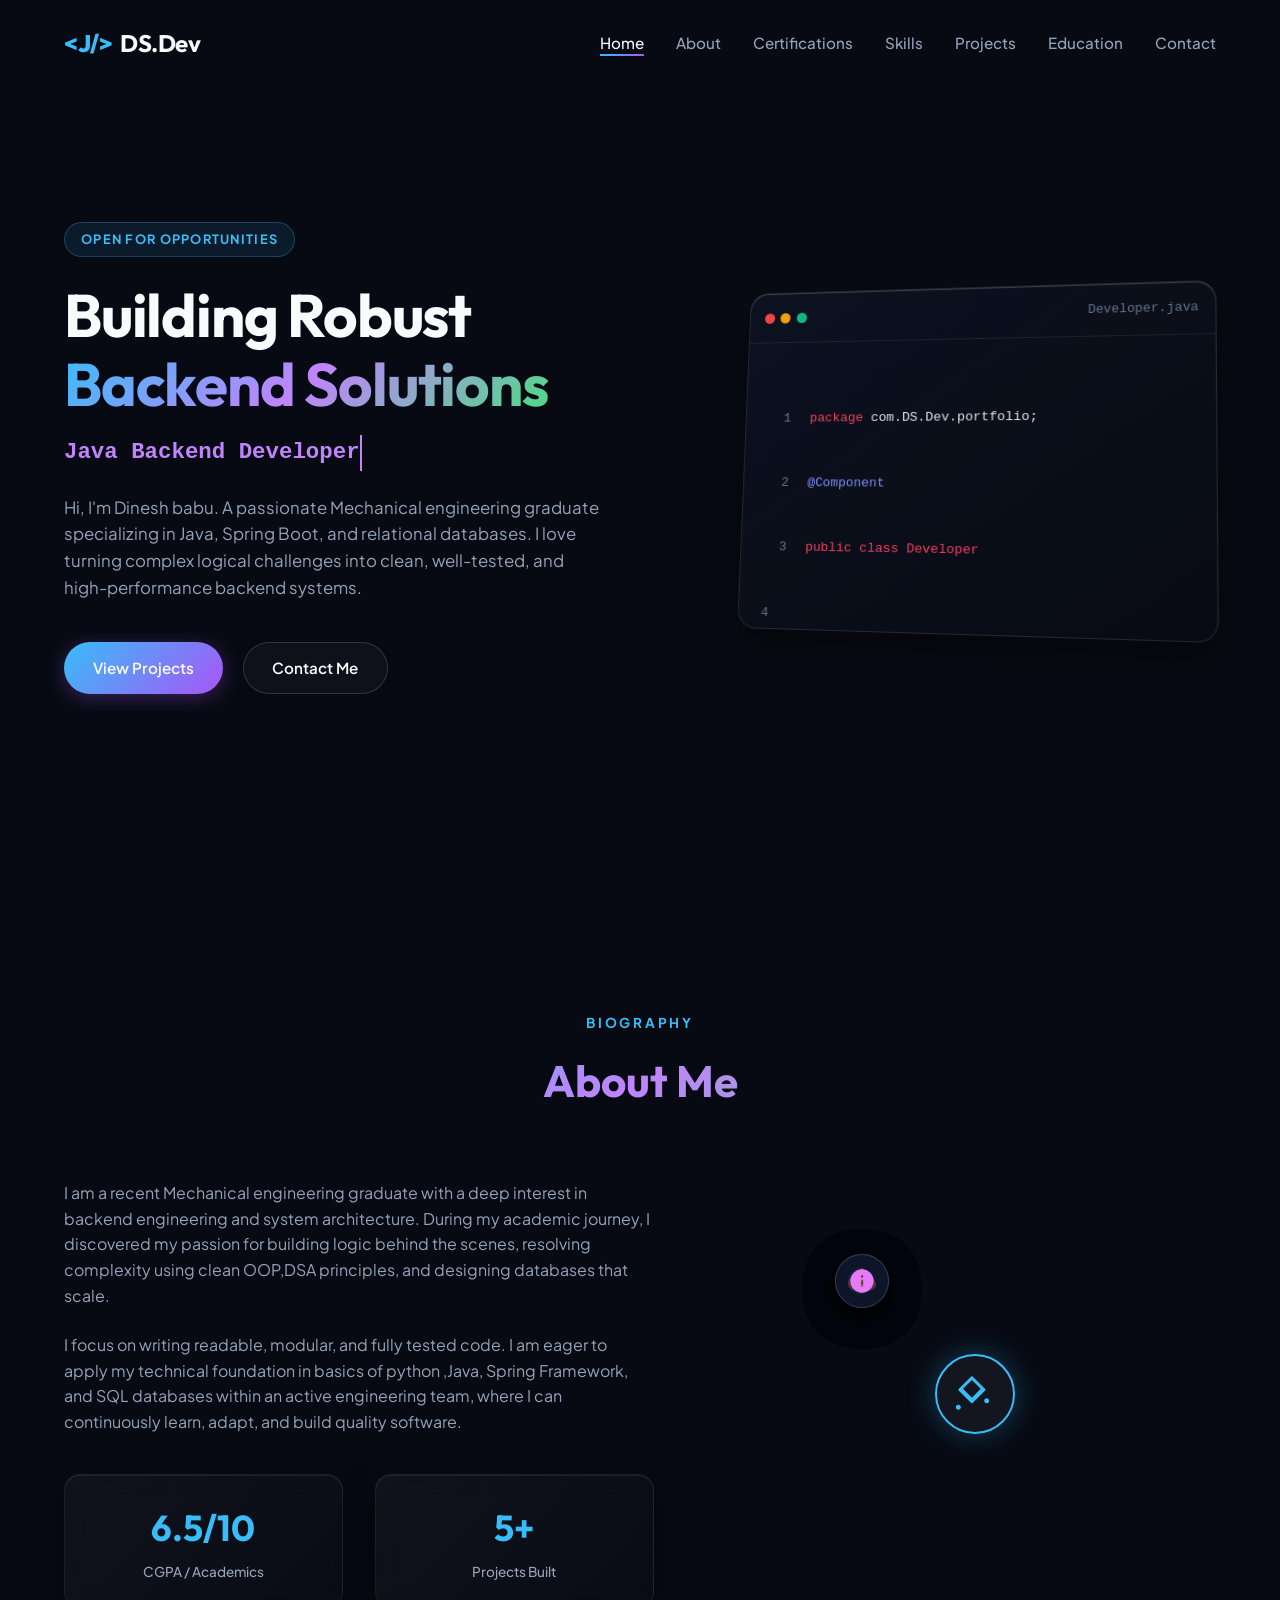
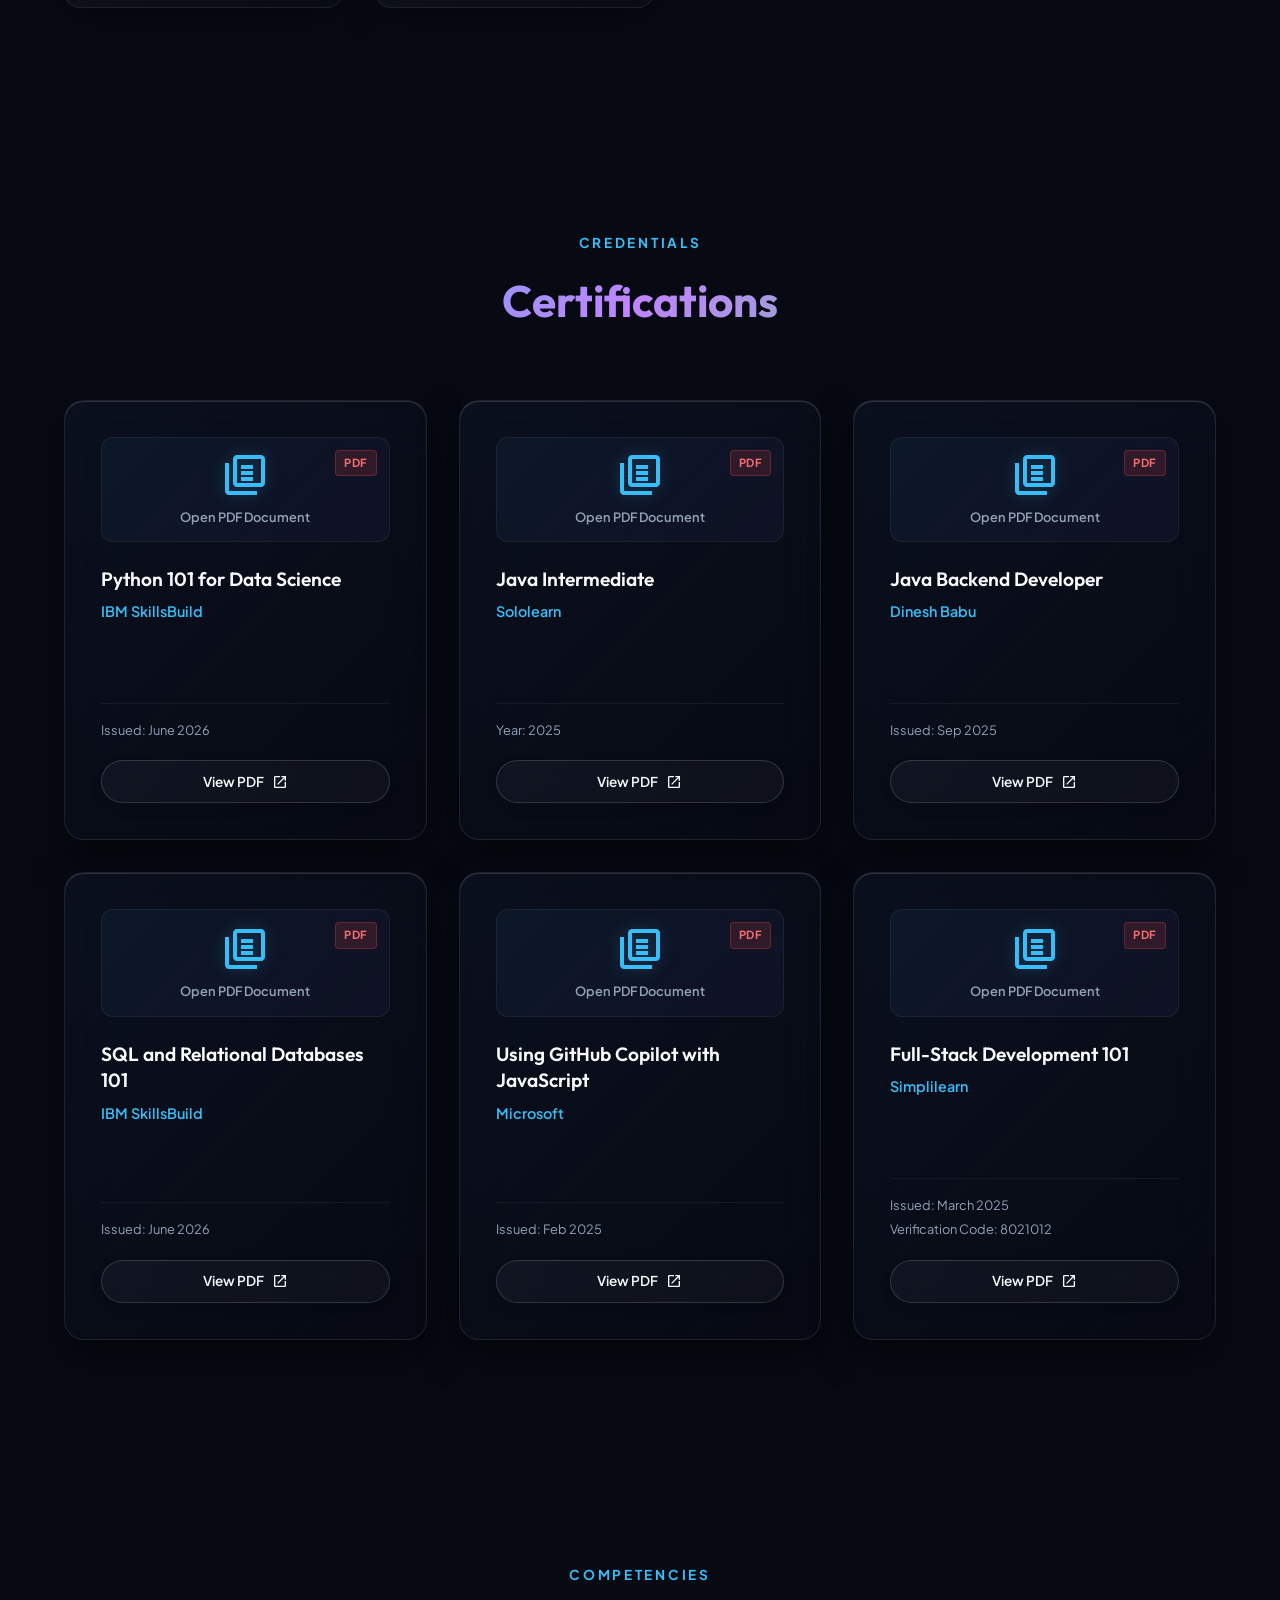
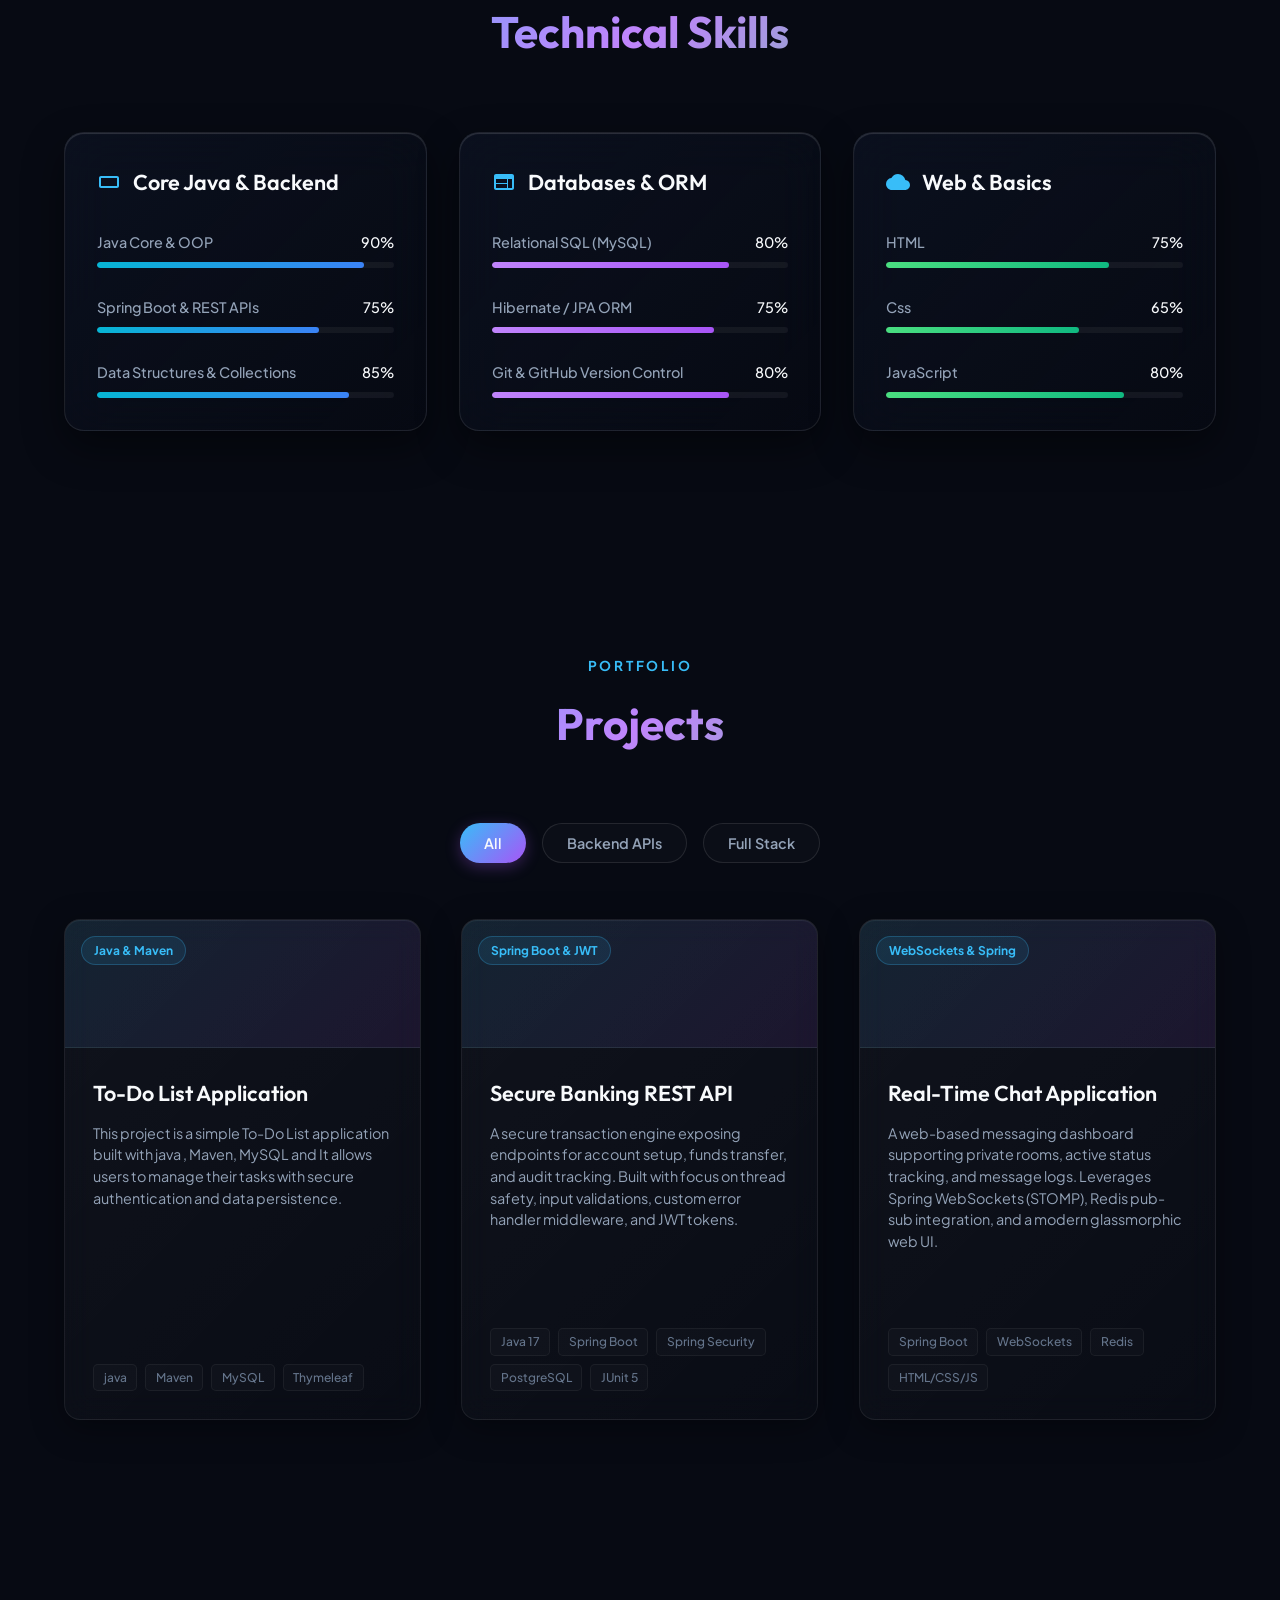
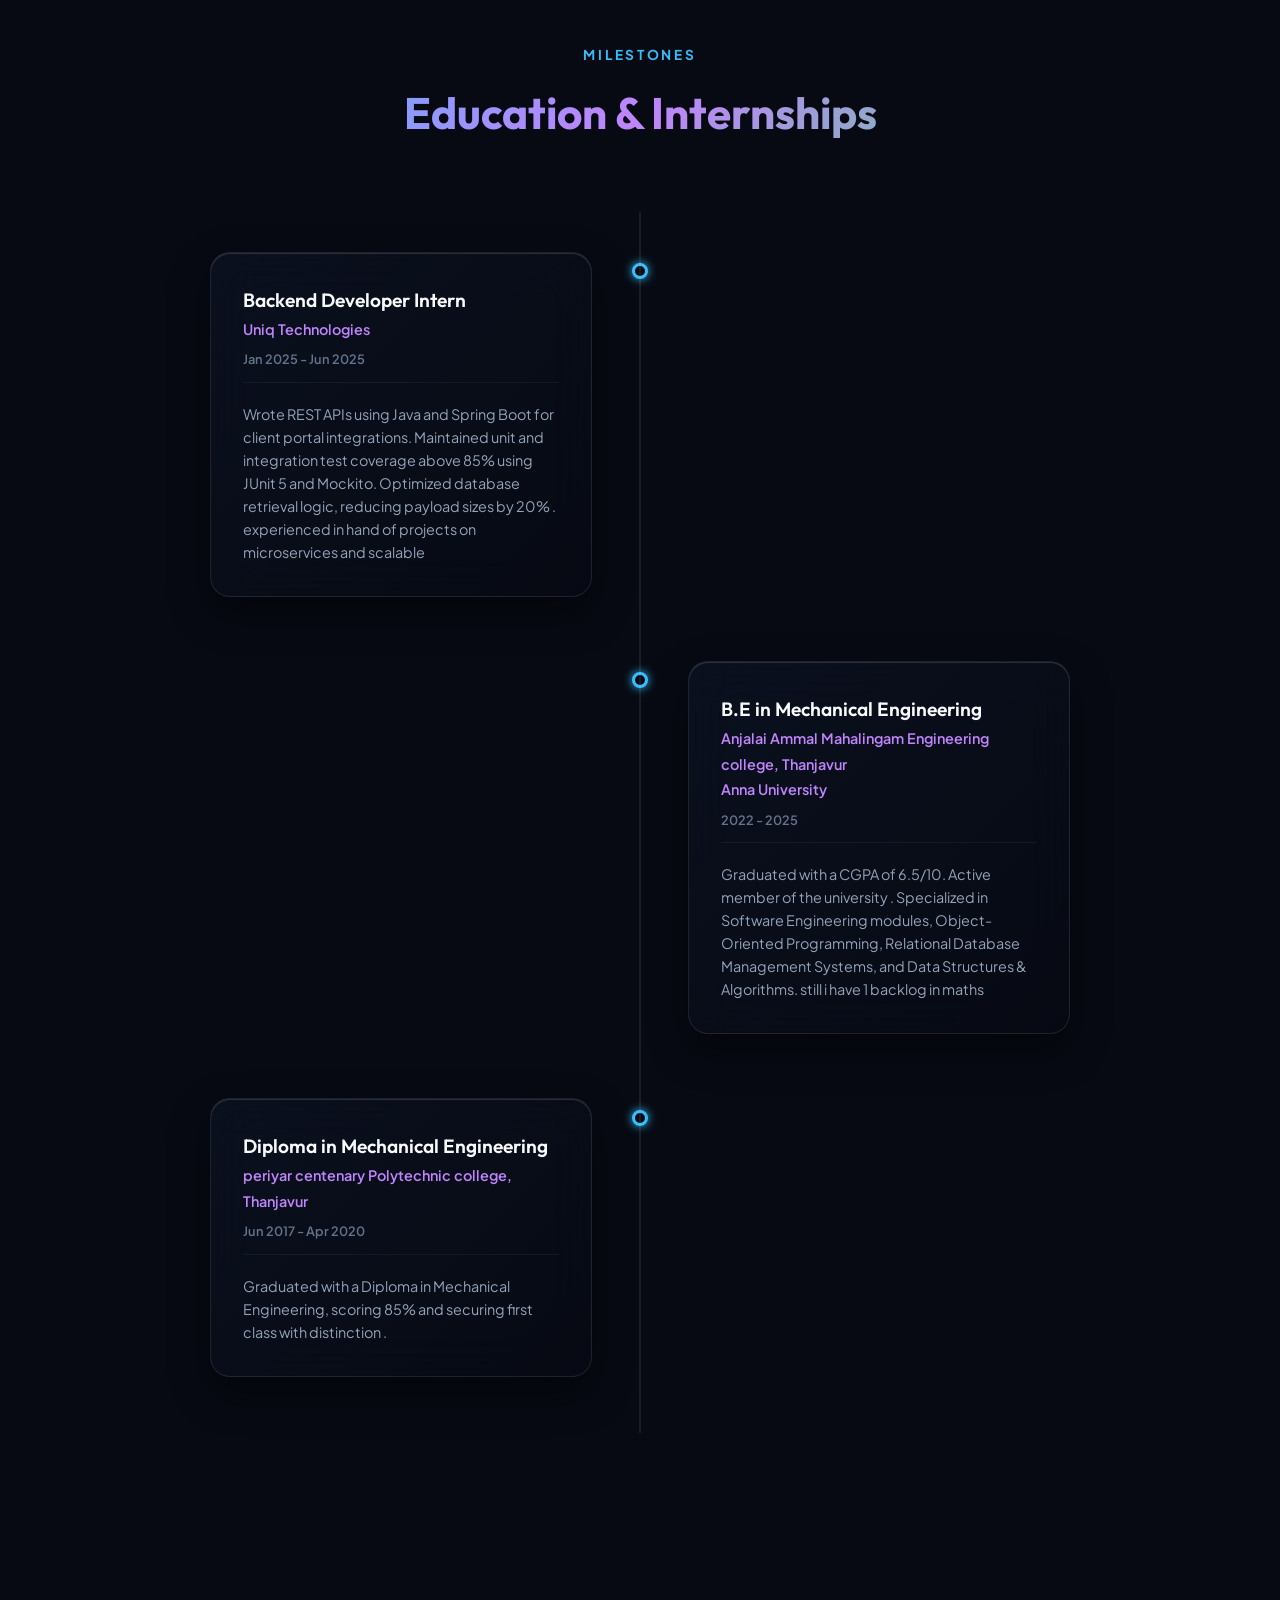
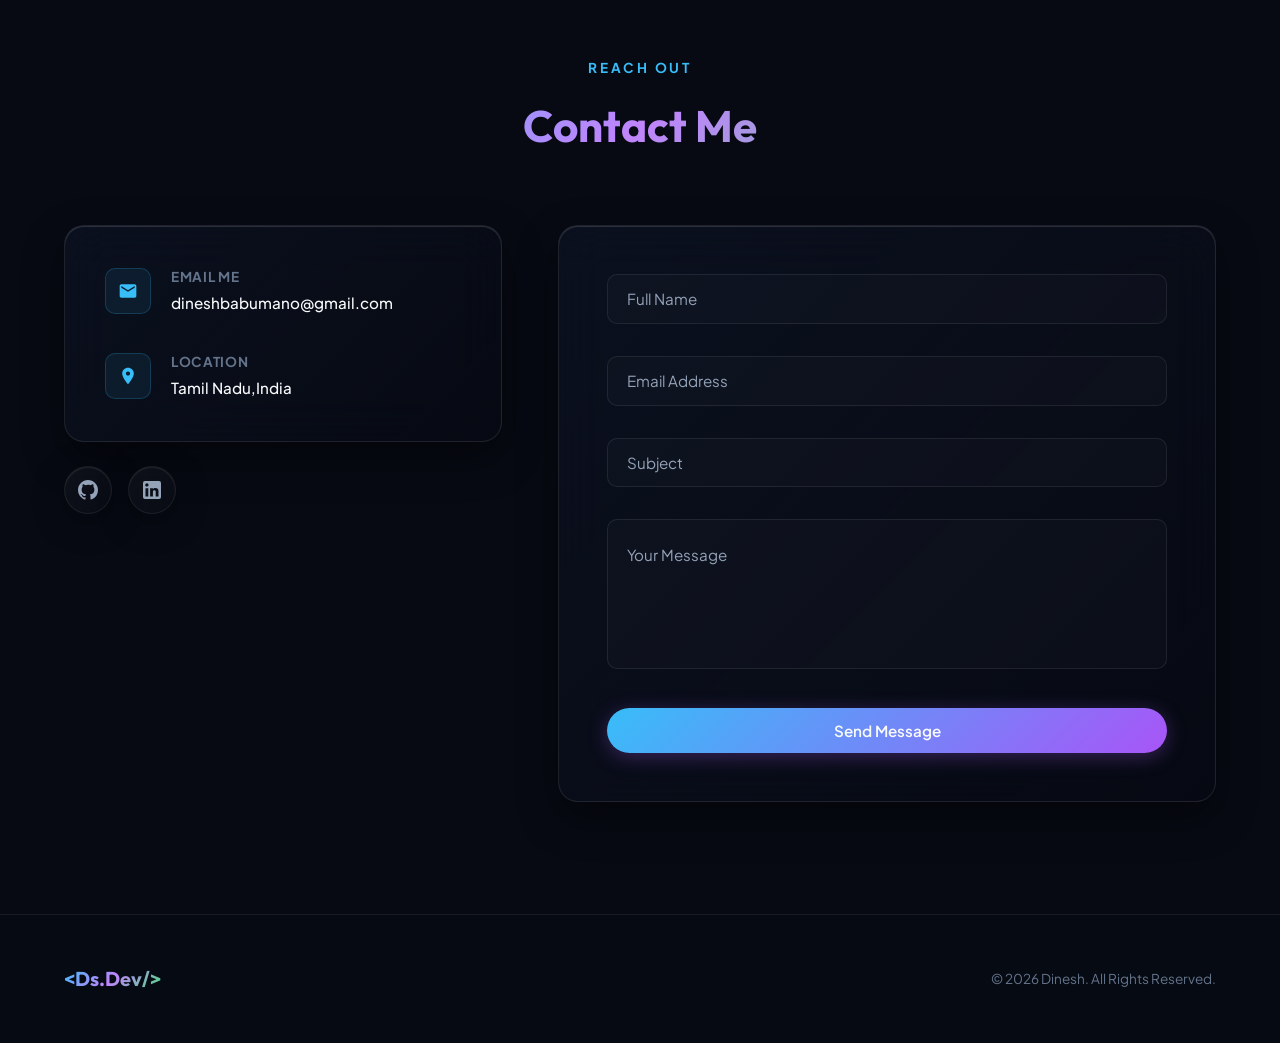
==== home.html @ a0403ff1 "Initial commit" ====
<!DOCTYPE html>
<html lang="en">

<head>
    <meta charset="UTF-8">
    <meta name="viewport" content="width=device-width, initial-scale=1.0">
    <title>Dinesh babu | Java Backend Developer Portfolio</title>
    <meta name="description"
        content="Professional portfolio of diensh, a passionate fresher Java Developer specializing in Spring Boot, REST APIs, and backend applications. Ready for new opportunities.">
    <link rel="stylesheet" href="style.css">
    <!-- Google Fonts for Modern Premium Look -->
    <link rel="preconnect" href="https://fonts.googleapis.com">
    <link rel="preconnect" href="https://fonts.gstatic.com" crossorigin>
    <link
        href="https://fonts.googleapis.com/css2?family=Outfit:wght@300;400;500;600;700&family=Plus+Jakarta+Sans:wght@300;400;500;600;700&display=swap"
        rel="stylesheet">
</head>

<body>

    <!-- Ambient Background Glow Blobs -->
    <div class="bg-glow-container" aria-hidden="true">
        <div class="glow-blob blob-1"></div>
        <div class="glow-blob blob-2"></div>
        <div class="glow-blob blob-3"></div>
    </div>

    <!-- Navigation Header -->
    <header id="header">
        <div class="container">
            <nav class="navbar" aria-label="Main navigation">
                <a href="#home" class="logo" id="nav-logo">
                    <span class="logo-icon">&lt;J/&gt;</span> DS.Dev
                </a>
                <ul class="nav-links" id="nav-links">
                    <li><a href="#home" class="active">Home</a></li>
                    <li><a href="#about">About</a></li>
                    <li><a href="#certifications">Certifications</a></li>
                    <li><a href="#skills">Skills</a></li>
                    <li><a href="#projects">Projects</a></li>
                    <li><a href="#experience">Education</a></li>
                    <li><a href="#contact">Contact</a></li>
                </ul>
                <button class="menu-toggle" id="menu-toggle" aria-label="Toggle navigation menu" aria-expanded="false">
                    <span></span>
                    <span></span>
                    <span></span>
                </button>
            </nav>
        </div>
    </header>

    <main>
        <!-- Hero Section -->
        <section id="home" class="hero">
            <div class="container">
                <div class="hero-grid">
                    <div class="hero-content">
                        <span class="hero-tagline">Open for Opportunities</span>
                        <h1 class="hero-title">Building Robust<br><span class="gradient-text">Backend Solutions</span>
                        </h1>
                        <div class="typewriter-container">
                            <span class="typewriter-text" id="typewriter">Java Backend Developer</span>
                        </div>
                        <p class="hero-desc">
                            Hi, I'm Dinesh babu. A passionate Mechanical engineering graduate specializing in Java,
                            Spring
                            Boot,
                            and relational databases. I love turning complex logical challenges into clean, well-tested,
                            and high-performance backend systems.
                        </p>
                        <div class="hero-buttons">
                            <a href="#projects" class="btn-glass primary">View Projects</a>
                            <a href="#contact" class="btn-glass">Contact Me</a>
                        </div>
                    </div>
                    <div class="hero-visual">
                        <div class="flip-card">

                            <div class="flip-card-inner">
                                <!-- Front Side: Code Editor -->
                                <div class="flip-card-front">
                                    <div class="code-window glass-panel">
                                        <div class="code-header">
                                            <div class="code-dots">
                                                <span class="dot-red"></span>
                                                <span class="dot-yellow"></span>
                                                <span class="dot-green"></span>
                                            </div>
                                            <span class="code-title">Developer.java</span>
                                        </div>
                                        <div class="code-body">
                                            <div class="line"><span class="line-num">1</span><span
                                                    class="keyword">package</span> com.DS.Dev.portfolio;</div>
                                            <div class="line"><span class="line-num">2</span><span
                                                    class="annotation">@Component</span></div>
                                            <div class="line"><span class="line-num">3</span><span
                                                    class="keyword">public class Developer</span>
                                            </div>
                                            <div class="line"><span class="line-num">4</span> <span class="comment">
                                                    Fueling logic with curiosity</span></div>

                                        </div>
                                    </div>
                                </div>
                                <!-- Back Side: Console/Terminal -->
                                <div class="flip-card-back">
                                    <div class="code-window glass-panel">
                                        <div class="code-header">
                                            <div class="code-dots">
                                                <span class="dot-red"></span>
                                                <span class="dot-yellow"></span>
                                                <span class="dot-green"></span>
                                            </div>
                                            <span class="code-title">terminal</span>
                                        </div>
                                        <div class="console-body">
                                            <div class="console-line command">
                                                <span class="prompt">$</span>java Developer.java
                                            </div>
                                            <div class="console-line output">
                                                Compiling and running...
                                            </div>
                                            <div class="console-line output success">
                                                [SUCCESS] Build complete!
                                            </div>
                                            <div class="console-line success-banner">
                                                <pre>
 ____  ____    ____  _____ _     _ 
|  _ \/ ___|  |  _ \| ____| |   | |
| | | \___ \  | | | |  _| | |   | |
| |_| |___) | | |_| | |___| |___|_|
|____/|____/  |____/|_____|_____(_)
                                                </pre>
                                            </div>
                                            <div class="console-line output">
                                                Java SE
                                                Spring Boot
                                                SQL
                                                Building robust backends!
                                            </div>
                                        </div>
                                    </div>
                                </div>
                            </div>
                        </div>
                    </div>
                </div>
            </div>
        </section>

        <!-- About Section -->
        <section id="about" class="reveal">
            <div class="container">
                <div class="section-title-wrap">
                    <span class="section-subtitle">Biography</span>
                    <h2 class="section-title gradient-text">About Me</h2>
                </div>
                <div class="about-layout">
                    <div class="about-details">
                        <p>
                            I am a recent Mechanical engineering graduate with a deep interest in backend engineering
                            and
                            system architecture.
                            During my academic journey, I discovered my passion for building logic behind the scenes,
                            resolving complexity
                            using clean OOP,DSA principles, and designing databases that scale.
                        </p>
                        <p>
                            I focus on writing readable, modular, and fully tested code. I am eager to apply my
                            technical foundation
                            in basics of python ,Java, Spring Framework, and SQL databases within an active engineering
                            team, where I can
                            continuously
                            learn, adapt, and build quality software.
                        </p>
                        <div class="about-stats">
                            <div class="stat-box glass-card">
                                <div class="stat-number">6.5/10</div>
                                <div class="stat-label">CGPA / Academics</div>
                            </div>
                            <div class="stat-box glass-card">
                                <div class="stat-number">5+</div>
                                <div class="stat-label">Projects Built</div>
                            </div>
                        </div>
                    </div>
                    <div class="about-visual">
                        <div class="tech-stack-hex">
                            <div class="hex-center" title="Core Java">
                                <svg viewBox="0 0 24 24">
                                    <path
                                        d="M2 18.5c.83 0 1.5.67 1.5 1.5s-.67 1.5-1.5 1.5-1.5-.67-1.5-1.5.67-1.5 1.5-1.5M10.13 1.34c-.15 0-.3.06-.41.17L2.16 9.07a.58.58 0 0 0 0 .82l7.56 7.56c.22.23.6.23.82 0l7.56-7.56a.58.58 0 0 0 0-.82l-7.56-7.56c-.11-.11-.26-.17-.41-.17m0 2.24 5.32 5.32-5.32 5.32-5.32-5.32 5.32-5.32M19 14.5c.83 0 1.5.67 1.5 1.5s-.67 1.5-1.5 1.5-1.5-.67-1.5-1.5.67-1.5 1.5-1.5z" />
                                </svg>
                            </div>
                            <!-- Orbiting Glassy Circles -->
                            <div class="floating-icon icon-java" title="Java">
                                <svg viewBox="0 0 24 24" width="28" height="28" fill="#38bdf8">
                                    <path
                                        d="M12 2C6.48 2 2 6.48 2 12s4.48 10 10 10 10-4.48 10-10S17.52 2 12 2zm1 17h-2v-2h2v2zm2.07-7.75l-.9.92C13.45 12.9 13 13.5 13 15h-2v-.5c0-1.1.45-2.1 1.17-2.83l1.24-1.26c.37-.36.59-.86.59-1.41 0-1.1-.9-2-2-2s-2 .9-2 2H7c0-2.76 2.24-5 5-5s5 2.24 5 5c0 1.04-.42 1.99-1.07 2.75z" />
                                </svg>
                            </div>
                            <div class="floating-icon icon-spring" title="Spring Boot">
                                <svg viewBox="0 0 24 24" width="28" height="28" fill="#4ade80">
                                    <path
                                        d="M12 .3a12 12 0 0 0-9.4 19.4l.2.3c2.7 3 7 4.2 10.8 3 4-1.2 7.1-4.7 7.7-8.9.7-4.8-2-9.4-6.6-11-.9-.3-1.8-.5-2.7-.5v-.3zm0 2.3c2.6 0 5 1.5 6 3.8l.2.5c.8 2.7-.3 5.7-2.6 7.2-.6.4-1.2.6-1.8.8-1 .2-1.9.1-2.8-.2l-.6-.2a6.4 6.4 0 0 1-3.6-5.8c0-3.3 2.6-6.1 6-6.1z" />
                                </svg>
                            </div>
                            <div class="floating-icon icon-db" title="PostgreSQL / SQL">
                                <svg viewBox="0 0 24 24" width="28" height="28" fill="#60a5fa">
                                    <path
                                        d="M12 2C6.48 2 2 6.48 2 12s4.48 10 10 10 10-4.48 10-10S17.52 2 12 2zm-1 14H9v-2h2v2zm0-4H9V7h2v5zm4 4h-2v-5h2v5zm0-7h-2V7h2v2z" />
                                </svg>
                            </div>
                            <div class="floating-icon icon-cloud" title="Docker / Containers">
                                <svg viewBox="0 0 24 24" width="28" height="28" fill="#f87171">
                                    <path
                                        d="M19.35 10.04A7.49 7.49 0 0 0 12 4C9.11 4 6.6 5.64 5.35 8.04A5.994 5.994 0 0 0 0 14c0 3.31 2.69 6 6 6h13c2.76 0 5-2.24 5-5 0-2.64-2.05-4.78-4.65-4.96z" />
                                </svg>
                            </div>
                            <div class="floating-icon icon-git" title="Git">
                                <svg viewBox="0 0 24 24" width="28" height="28" fill="#fbbf24">
                                    <path
                                        d="M2.6 10.5l8.9-8.9c.4-.4 1-.4 1.4 0l8.9 8.9c.4.4.4 1 0 1.4l-8.9 8.9c-.4.4-1 .4-1.4 0l-8.9-8.9c-.4-.4-.4-1 0-1.4zm10.8 1.9V9.6c.6-.2 1-.7 1-1.3 0-.8-.7-1.5-1.5-1.5S11.4 7.5 11.4 8.3c0 .6.4 1.1 1 1.3v2.8c-.6.2-1 .7-1 1.3 0 .8.7 1.5 1.5 1.5s1.5-.7 1.5-1.5c0-.6-.4-1.1-1-1.3z" />
                                </svg>
                            </div>
                            <div class="floating-icon icon-js" title="HTML / CSS / JS ">
                                <svg viewBox="0 0 24 24" width="28" height="28" fill="#e879f9">
                                    <path
                                        d="M12 2C6.48 2 2 6.48 2 12s4.48 10 10 10 10-4.48 10-10S17.52 2 12 2zm1 15h-2v-6h2v6zm0-8h-2V7h2v2z" />
                                </svg>
                            </div>
                        </div>
                    </div>
                </div>
            </div>
        </section>

        <!-- Certifications Section -->
        <section id="certifications" class="reveal">
            <div class="container">
                <div class="section-title-wrap">
                    <span class="section-subtitle">Credentials</span>
                    <h2 class="section-title gradient-text">Certifications</h2>
                </div>
                <div class="certifications-grid">

                    <!-- Cert 1: IBM Python (PDF) -->
                    <div class="cert-card glass-panel">
                        <div class="cert-preview">
                            <div class="cert-pdf-preview">
                                <svg viewBox="0 0 24 24" fill="currentColor">
                                    <path
                                        d="M20 2H8c-1.1 0-2 .9-2 2v12c0 1.1.9 2 2 2h12c1.1 0 2-.9 2-2V4c0-1.1-.9-2-2-2zm0 14H8V4h12v12zM4 6H2v14c0 1.1.9 2 2 2h14v-2H4V6zm12 4H10v2h6v-2zm0 3H10v2h6v-2zm0-6H10v2h6V7z" />
                                </svg>
                                <span style="font-size: 0.8rem; font-weight: 600; color: var(--text-secondary);">Open
                                    PDF Document</span>
                            </div>
                            <span class="pdf-badge">PDF</span>
                        </div>
                        <div class="cert-info">
                            <h3 class="cert-title">Python 101 for Data Science</h3>
                            <span class="cert-issuer">IBM SkillsBuild</span>
                            <div class="cert-meta">
                                <span class="cert-date">Issued: June 2026</span>
                            </div>
                            <a href="./certificate/image/IBM%20PY0101EN%20Certificate%20_%20IBM%20SkillsBuild.pdf"
                                target="_blank" class="btn-glass cert-action-btn">
                                <span>View PDF</span>
                                <svg viewBox="0 0 24 24" width="16" height="16" fill="currentColor">
                                    <path
                                        d="M19 19H5V5h7V3H5c-1.11 0-2 .9-2 2v14c0 1.1.89 2 2 2h14c1.1 0 2-.9 2-2v-7h-2v7zM14 3v2h3.59l-9.83 9.83 1.41 1.41L19 6.41V10h2V3h-7z" />
                                </svg>
                            </a>
                        </div>
                    </div>
                    <!-- Cert 2: Sololearn Java Intermediate (PDF) -->
                    <div class="cert-card glass-panel">
                        <div class="cert-preview">
                            <div class="cert-pdf-preview">
                                <svg viewBox="0 0 24 24" fill="currentColor">
                                    <path
                                        d="M20 2H8c-1.1 0-2 .9-2 2v12c0 1.1.9 2 2 2h12c1.1 0 2-.9 2-2V4c0-1.1-.9-2-2-2zm0 14H8V4h12v12zM4 6H2v14c0 1.1.9 2 2 2h14v-2H4V6zm12 4H10v2h6v-2zm0 3H10v2h6v-2zm0-6H10v2h6V7z" />
                                </svg>
                                <span style="font-size: 0.8rem; font-weight: 600; color: var(--text-secondary);">Open
                                    PDF Document</span>
                            </div>
                            <span class="pdf-badge">PDF</span>
                        </div>
                        <div class="cert-info">
                            <h3 class="cert-title">Java Intermediate</h3>
                            <span class="cert-issuer">Sololearn</span>
                            <div class="cert-meta">
                                <span class="cert-date">Year: 2025</span>
                            </div>
                            <a href="./certificate/image/Sololearn%20Java%20Intermidiate.pdf" target="_blank"
                                class="btn-glass cert-action-btn">
                                <span>View PDF</span>
                                <svg viewBox="0 0 24 24" width="16" height="16" fill="currentColor">
                                    <path
                                        d="M19 19H5V5h7V3H5c-1.11 0-2 .9-2 2v14c0 1.1.89 2 2 2h14c1.1 0 2-.9 2-2v-7h-2v7zM14 3v2h3.59l-9.83 9.83 1.41 1.41L19 6.41V10h2V3h-7z" />
                                </svg>
                            </a>
                        </div>
                    </div>

                    <!-- Cert 3: Java Backend Developer (PDF) -->
                    <div class="cert-card glass-panel">
                        <div class="cert-preview">
                            <div class="cert-pdf-preview">
                                <svg viewBox="0 0 24 24" fill="currentColor">
                                    <path
                                        d="M20 2H8c-1.1 0-2 .9-2 2v12c0 1.1.9 2 2 2h12c1.1 0 2-.9 2-2V4c0-1.1-.9-2-2-2zm0 14H8V4h12v12zM4 6H2v14c0 1.1.9 2 2 2h14v-2H4V6zm12 4H10v2h6v-2zm0 3H10v2h6v-2zm0-6H10v2h6V7z" />
                                </svg>
                                <span style="font-size: 0.8rem; font-weight: 600; color: var(--text-secondary);">Open
                                    PDF Document</span>
                            </div>
                            <span class="pdf-badge">PDF</span>
                        </div>
                        <div class="cert-info">
                            <h3 class="cert-title">Java Backend Developer</h3>
                            <span class="cert-issuer">Dinesh Babu</span>
                            <div class="cert-meta">
                                <span class="cert-date">Issued: Sep 2025</span>
                            </div>
                            <a href="./certificate/" target="_blank" class="btn-glass cert-action-btn">
                                <span>View PDF</span>
                                <svg viewBox="0 0 24 24" width="16" height="16" fill="currentColor">
                                    <path
                                        d="M19 19H5V5h7V3H5c-1.11 0-2 .9-2 2v14c0 1.1.89 2 2 2h14c1.1 0 2-.9 2-2v-7h-2v7zM14 3v2h3.59l-9.83 9.83 1.41 1.41L19 6.41V10h2V3h-7z" />
                                </svg>
                            </a>
                        </div>
                    </div>


                    <!-- Cert 4: IBM SQL (PDF) -->
                    <div class="cert-card glass-panel">
                        <div class="cert-preview">
                            <div class="cert-pdf-preview">
                                <svg viewBox="0 0 24 24" fill="currentColor">
                                    <path
                                        d="M20 2H8c-1.1 0-2 .9-2 2v12c0 1.1.9 2 2 2h12c1.1 0 2-.9 2-2V4c0-1.1-.9-2-2-2zm0 14H8V4h12v12zM4 6H2v14c0 1.1.9 2 2 2h14v-2H4V6zm12 4H10v2h6v-2zm0 3H10v2h6v-2zm0-6H10v2h6V7z" />
                                </svg>
                                <span style="font-size: 0.8rem; font-weight: 600; color: var(--text-secondary);">Open
                                    PDF Document</span>
                            </div>
                            <span class="pdf-badge">PDF</span>
                        </div>
                        <div class="cert-info">
                            <h3 class="cert-title">SQL and Relational Databases 101</h3>
                            <span class="cert-issuer">IBM SkillsBuild</span>
                            <div class="cert-meta">
                                <span class="cert-date">Issued: June 2026</span>
                            </div>
                            <a href="./certificate/image/IBM%20Skills%20Network%20DB0101EN%20Certificate%20_%20IBM%20SkillsBuild.pdf"
                                target="_blank" class="btn-glass cert-action-btn">
                                <span>View PDF</span>
                                <svg viewBox="0 0 24 24" width="16" height="16" fill="currentColor">
                                    <path
                                        d="M19 19H5V5h7V3H5c-1.11 0-2 .9-2 2v14c0 1.1.89 2 2 2h14c1.1 0 2-.9 2-2v-7h-2v7zM14 3v2h3.59l-9.83 9.83 1.41 1.41L19 6.41V10h2V3h-7z" />
                                </svg>
                            </a>
                        </div>
                    </div>

                    <!-- Cert 5: Microsoft (PDF) -->
                    <div class="cert-card glass-panel">
                        <div class="cert-preview">
                            <div class="cert-pdf-preview">
                                <svg viewBox="0 0 24 24" fill="currentColor">
                                    <path
                                        d="M20 2H8c-1.1 0-2 .9-2 2v12c0 1.1.9 2 2 2h12c1.1 0 2-.9 2-2V4c0-1.1-.9-2-2-2zm0 14H8V4h12v12zM4 6H2v14c0 1.1.9 2 2 2h14v-2H4V6zm12 4H10v2h6v-2zm0 3H10v2h6v-2zm0-6H10v2h6V7z" />
                                </svg>
                                <span style="font-size: 0.8rem; font-weight: 600; color: var(--text-secondary);">Open
                                    PDF Document</span>
                            </div>
                            <span class="pdf-badge">PDF</span>
                        </div>
                        <div class="cert-info">
                            <h3 class="cert-title">Using GitHub Copilot with JavaScript</h3>
                            <span class="cert-issuer">Microsoft</span>
                            <div class="cert-meta">
                                <span class="cert-date">Issued: Feb 2025</span>
                            </div>
                            <a href="./certificate/image/microsoft%20certificate.pdf" target="_blank"
                                class="btn-glass cert-action-btn">
                                <span>View PDF</span>
                                <svg viewBox="0 0 24 24" width="16" height="16" fill="currentColor">
                                    <path
                                        d="M19 19H5V5h7V3H5c-1.11 0-2 .9-2 2v14c0 1.1.89 2 2 2h14c1.1 0 2-.9 2-2v-7h-2v7zM14 3v2h3.59l-9.83 9.83 1.41 1.41L19 6.41V10h2V3h-7z" />
                                </svg>
                            </a>
                        </div>
                    </div>

                    <!-- Cert 6: Simplilearn (PDF) -->
                    <div class="cert-card glass-panel">
                        <div class="cert-preview">
                            <div class="cert-pdf-preview">
                                <svg viewBox="0 0 24 24" fill="currentColor">
                                    <path
                                        d="M20 2H8c-1.1 0-2 .9-2 2v12c0 1.1.9 2 2 2h12c1.1 0 2-.9 2-2V4c0-1.1-.9-2-2-2zm0 14H8V4h12v12zM4 6H2v14c0 1.1.9 2 2 2h14v-2H4V6zm12 4H10v2h6v-2zm0 3H10v2h6v-2zm0-6H10v2h6V7z" />
                                </svg>
                                <span style="font-size: 0.8rem; font-weight: 600; color: var(--text-secondary);">Open
                                    PDF Document</span>
                            </div>
                            <span class="pdf-badge">PDF</span>
                        </div>
                        <div class="cert-info">
                            <h3 class="cert-title">Full-Stack Development 101</h3>
                            <span class="cert-issuer">Simplilearn</span>
                            <div class="cert-meta">
                                <span class="cert-date">Issued: March 2025</span>
                                <span class="cert-id">Verification Code: 8021012</span>
                            </div>
                            <a href="./certificate/image/simplelearning%20%20full%20stack%20dev.pdf" target="_blank"
                                class="btn-glass cert-action-btn">
                                <span>View PDF</span>
                                <svg viewBox="0 0 24 24" width="16" height="16" fill="currentColor">
                                    <path
                                        d="M19 19H5V5h7V3H5c-1.11 0-2 .9-2 2v14c0 1.1.89 2 2 2h14c1.1 0 2-.9 2-2v-7h-2v7zM14 3v2h3.59l-9.83 9.83 1.41 1.41L19 6.41V10h2V3h-7z" />
                                </svg>
                            </a>
                        </div>
                    </div>
                </div>
            </div>
        </section>

        <!-- Skills Section -->
        <section id="skills" class="reveal">
            <div class="container">
                <div class="section-title-wrap">
                    <span class="section-subtitle">Competencies</span>
                    <h2 class="section-title gradient-text">Technical Skills</h2>
                </div>
                <div class="skills-container">
                    <!-- Backend Panel -->
                    <div class="skill-category glass-panel">
                        <div class="skill-header">
                            <svg viewBox="0 0 24 24" fill="currentColor" width="24" height="24">
                                <path
                                    d="M4 18h16c1.1 0 2-.9 2-2V8c0-1.1-.9-2-2-2H4c-1.1 0-2 .9-2 2v8c0 1.1.9 2 2 2zM4 8h16v8H4V8z" />
                            </svg>
                            <h3>Core Java & Backend</h3>
                        </div>
                        <div class="skill-list">
                            <div class="skill-item" data-skill="java">
                                <div class="skill-info">
                                    <span class="skill-name">Java Core & OOP</span>
                                    <span class="skill-percentage">90%</span>
                                </div>
                                <div class="skill-bar-bg">
                                    <div class="skill-bar-fill" style="width: 90%;"></div>
                                </div>
                            </div>
                            <div class="skill-item" data-skill="springboot">
                                <div class="skill-info">
                                    <span class="skill-name">Spring Boot & REST APIs</span>
                                    <span class="skill-percentage">75%</span>
                                </div>
                                <div class="skill-bar-bg">
                                    <div class="skill-bar-fill" style="width: 80%;"></div>
                                </div>
                            </div>
                            <div class="skill-item" data-skill="collections">
                                <div class="skill-info">
                                    <span class="skill-name">Data Structures & Collections</span>
                                    <span class="skill-percentage">85%</span>
                                </div>
                                <div class="skill-bar-bg">
                                    <div class="skill-bar-fill" style="width: 85%;"></div>
                                </div>
                            </div>
                        </div>
                    </div>

                    <!-- Databases & ORM -->
                    <div class="skill-category glass-panel">
                        <div class="skill-header">
                            <svg viewBox="0 0 24 24" fill="currentColor" width="24" height="24">
                                <path
                                    d="M20 4H4c-1.1 0-1.99.9-1.99 2L2 18c0 1.1.9 2 2 2h16c1.1 0 2-.9 2-2V6c0-1.1-.9-2-2-2zm-5 14H4v-4h11v4zm0-5H4V9h11v4zm5 5h-4V9h4v9z" />
                            </svg>
                            <h3>Databases & ORM</h3>
                        </div>
                        <div class="skill-list">
                            <div class="skill-item" data-skill="sql">
                                <div class="skill-info">
                                    <span class="skill-name">Relational SQL (MySQL)</span>
                                    <span class="skill-percentage">80%</span>
                                </div>
                                <div class="skill-bar-bg">
                                    <div class="skill-bar-fill" style="width: 85%;"></div>
                                </div>
                            </div>
                            <div class="skill-item" data-skill="jpa">
                                <div class="skill-info">
                                    <span class="skill-name">Hibernate / JPA ORM</span>
                                    <span class="skill-percentage">75%</span>
                                </div>
                                <div class="skill-bar-bg">
                                    <div class="skill-bar-fill" style="width: 75%;"></div>
                                </div>
                            </div>
                            <div class="skill-item" data-skill="git">
                                <div class="skill-info">
                                    <span class="skill-name">Git & GitHub Version Control</span>
                                    <span class="skill-percentage">80%</span>
                                </div>
                                <div class="skill-bar-bg">
                                    <div class="skill-bar-fill" style="width: 80%;"></div>
                                </div>
                            </div>
                        </div>
                    </div>

                    <!-- Web & Containers -->
                    <div class="skill-category glass-panel">
                        <div class="skill-header">
                            <svg viewBox="0 0 24 24" fill="currentColor" width="24" height="24">
                                <path
                                    d="M19.35 10.04A7.49 7.49 0 0 0 12 4C9.11 4 6.6 5.64 5.35 8.04A5.994 5.994 0 0 0 0 14c0 3.31 2.69 6 6 6h13c2.76 0 5-2.24 5-5 0-2.64-2.05-4.78-4.65-4.96z" />
                            </svg>
                            <h3>Web & Basics</h3>
                        </div>
                        <div class="skill-list">
                            <div class="skill-item" data-skill="frontend">
                                <div class="skill-info">
                                    <span class="skill-name">HTML</span>
                                    <span class="skill-percentage">75%</span>
                                </div>
                                <div class="skill-bar-bg">
                                    <div class="skill-bar-fill" style="width: 75%;"></div>
                                </div>
                            </div>
                            <div class="skill-item" data-skill="docker">
                                <div class="skill-info">
                                    <span class="skill-name">Css</span>
                                    <span class="skill-percentage">65%</span>
                                </div>
                                <div class="skill-bar-bg">
                                    <div class="skill-bar-fill" style="width: 65%;"></div>
                                </div>
                            </div>
                            <div class="skill-item" data-skill="testing">
                                <div class="skill-info">
                                    <span class="skill-name">JavaScript</span>
                                    <span class="skill-percentage">80%</span>
                                </div>
                                <div class="skill-bar-bg">
                                    <div class="skill-bar-fill" style="width: 80%;"></div>
                                </div>
                            </div>
                        </div>
                    </div>
                </div>
            </div>
        </section>

        <!-- Projects Section -->
        <section id="projects" class="reveal">
            <div class="container">
                <div class="section-title-wrap">
                    <span class="section-subtitle">Portfolio</span>
                    <h2 class="section-title gradient-text">Projects</h2>
                </div>

                <div class="project-filters">
                    <button class="filter-btn active" data-filter="all">All</button>
                    <button class="filter-btn" data-filter="backend">Backend APIs</button>
                    <button class="filter-btn" data-filter="fullstack">Full Stack</button>
                </div>

                <div class="projects-grid" id="projects-grid">
                    <!-- Project 1 -->
                    <div class="project-card glass-card reveal" data-category="fullstack">
                        <div class="project-thumbnail">
                            <span class="project-tech-badge">Java & Maven</span>
                            <div class="project-thumb-overlay">
                                <a href="#" class="project-icon-link" aria-label="GitHub Repository">
                                    <svg viewBox="0 0 24 24">
                                        <path
                                            d="M12 2C6.477 2 2 6.484 2 12.017c0 4.425 2.865 8.18 6.839 9.504.5.092.682-.217.682-.483 0-.237-.008-.868-.013-1.703-2.782.605-3.369-1.343-3.369-1.343-.454-1.158-1.11-1.466-1.11-1.466-.908-.62.069-.608.069-.608 1.003.07 1.531 1.032 1.531 1.032.892 1.53 2.341 1.088 2.91.832.092-.647.35-1.088.636-1.338-2.22-.253-4.555-1.113-4.555-4.951 0-1.093.39-1.988 1.029-2.688-.103-.253-.446-1.272.098-2.65 0 0 .84-.27 2.75 1.026A9.564 9.564 0 0112 6.844c.85.004 1.705.115 2.504.337 1.909-1.296 2.747-1.027 2.747-1.027.546 1.379.202 2.398.1 2.651.64.7 1.028 1.595 1.028 2.688 0 3.848-2.339 4.695-4.566 4.943.359.309.678.92.678 1.855 0 1.338-.012 2.419-.012 2.747 0 .268.18.58.688.482A10.019 10.019 0 0022 12.017C22 6.484 17.522 2 12 2z" />
                                    </svg>
                                </a>
                            </div>
                        </div>
                        <div class="project-info-box">
                            <h3 class="project-title">To-Do List Application</h3>
                            <p class="project-desc">
                                This project is a simple To-Do List application built with java , Maven, MySQL and
                                It allows users to manage their tasks with secure
                                authentication and data persistence.
                            </p>
                            <div class="project-meta-tags">
                                <span class="tag">java</span>
                                <span class="tag">Maven</span>

                                <span class="tag">MySQL</span>
                                <span class="tag">Thymeleaf</span>
                            </div>
                        </div>
                    </div>

                    <!-- Project 2 -->
                    <div class="project-card glass-card reveal" data-category="backend">
                        <div class="project-thumbnail">
                            <span class="project-tech-badge">Spring Boot & JWT</span>
                            <div class="project-thumb-overlay">
                                <a href="#" class="project-icon-link" aria-label="GitHub Repository">
                                    <svg viewBox="0 0 24 24">
                                        <path
                                            d="M12 2C6.477 2 2 6.484 2 12.017c0 4.425 2.865 8.18 6.839 9.504.5.092.682-.217.682-.483 0-.237-.008-.868-.013-1.703-2.782.605-3.369-1.343-3.369-1.343-.454-1.158-1.11-1.466-1.11-1.466-.908-.62.069-.608.069-.608 1.003.07 1.531 1.032 1.531 1.032.892 1.53 2.341 1.088 2.91.832.092-.647.35-1.088.636-1.338-2.22-.253-4.555-1.113-4.555-4.951 0-1.093.39-1.988 1.029-2.688-.103-.253-.446-1.272.098-2.65 0 0 .84-.27 2.75 1.026A9.564 9.564 0 0112 6.844c.85.004 1.705.115 2.504.337 1.909-1.296 2.747-1.027 2.747-1.027.546 1.379.202 2.398.1 2.651.64.7 1.028 1.595 1.028 2.688 0 3.848-2.339 4.695-4.566 4.943.359.309.678.92.678 1.855 0 1.338-.012 2.419-.012 2.747 0 .268.18.58.688.482A10.019 10.019 0 0022 12.017C22 6.484 17.522 2 12 2z" />
                                    </svg>
                                </a>
                            </div>
                        </div>
                        <div class="project-info-box">
                            <h3 class="project-title">Secure Banking REST API</h3>
                            <p class="project-desc">
                                A secure transaction engine exposing endpoints for account setup, funds transfer,
                                and audit tracking. Built with focus on thread safety, input validations, custom error
                                handler middleware, and JWT tokens.
                            </p>
                            <div class="project-meta-tags">
                                <span class="tag">Java 17</span>
                                <span class="tag">Spring Boot</span>
                                <span class="tag">Spring Security</span>
                                <span class="tag">PostgreSQL</span>
                                <span class="tag">JUnit 5</span>
                            </div>
                        </div>
                    </div>

                    <!-- Project 3 -->
                    <div class="project-card glass-card reveal" data-category="fullstack">
                        <div class="project-thumbnail">
                            <span class="project-tech-badge">WebSockets & Spring</span>
                            <div class="project-thumb-overlay">
                                <a href="#" class="project-icon-link" aria-label="GitHub Repository">
                                    <svg viewBox="0 0 24 24">
                                        <path
                                            d="M12 2C6.477 2 2 6.484 2 12.017c0 4.425 2.865 8.18 6.839 9.504.5.092.682-.217.682-.483 0-.237-.008-.868-.013-1.703-2.782.605-3.369-1.343-3.369-1.343-.454-1.158-1.11-1.466-1.11-1.466-.908-.62.069-.608.069-.608 1.003.07 1.531 1.032 1.531 1.032.892 1.53 2.341 1.088 2.91.832.092-.647.35-1.088.636-1.338-2.22-.253-4.555-1.113-4.555-4.951 0-1.093.39-1.988 1.029-2.688-.103-.253-.446-1.272.098-2.65 0 0 .84-.27 2.75 1.026A9.564 9.564 0 0112 6.844c.85.004 1.705.115 2.504.337 1.909-1.296 2.747-1.027 2.747-1.027.546 1.379.202 2.398.1 2.651.64.7 1.028 1.595 1.028 2.688 0 3.848-2.339 4.695-4.566 4.943.359.309.678.92.678 1.855 0 1.338-.012 2.419-.012 2.747 0 .268.18.58.688.482A10.019 10.019 0 0022 12.017C22 6.484 17.522 2 12 2z" />
                                    </svg>
                                </a>
                            </div>
                        </div>
                        <div class="project-info-box">
                            <h3 class="project-title">Real-Time Chat Application</h3>
                            <p class="project-desc">
                                A web-based messaging dashboard supporting private rooms, active status tracking, and
                                message logs. Leverages Spring WebSockets (STOMP), Redis pub-sub integration, and
                                a modern glassmorphic web UI.
                            </p>
                            <div class="project-meta-tags">
                                <span class="tag">Spring Boot</span>
                                <span class="tag">WebSockets</span>
                                <span class="tag">Redis</span>
                                <span class="tag">HTML/CSS/JS</span>
                            </div>
                        </div>
                    </div>
                </div>
            </div>
        </section>

        <!-- Experience/Education Timeline Section -->
        <section id="experience" class="reveal">
            <div class="container">
                <div class="section-title-wrap">
                    <span class="section-subtitle">Milestones</span>
                    <h2 class="section-title gradient-text">Education & Internships</h2>
                </div>
                <div class="timeline">
                    <!-- Timeline Item 1 -->
                    <div class="timeline-item reveal">
                        <div class="timeline-dot"></div>
                        <div class="timeline-content glass-panel">
                            <div class="timeline-header">
                                <div class="timeline-title">
                                    <h3>Backend Developer Intern</h3>
                                    <span class="timeline-company"> Uniq Technologies</span>
                                </div>
                                <span class="timeline-date">Jan 2025 - Jun 2025</span>
                            </div>
                            <div class="timeline-body">
                                <p>
                                    Wrote REST APIs using Java and Spring Boot for client portal integrations.
                                    Maintained unit and integration test coverage above 85% using JUnit 5 and Mockito.
                                    Optimized database retrieval logic, reducing payload sizes by 20% . experienced in
                                    hand
                                    of projects on microservices and scalable
                                </p>
                            </div>
                        </div>
                    </div>

                    <!-- Timeline Item 2 -->
                    <div class="timeline-item reveal">
                        <div class="timeline-dot"></div>
                        <div class="timeline-content glass-panel">
                            <div class="timeline-header">
                                <div class="timeline-title">
                                    <h3>B.E in Mechanical Engineering</h3>
                                    <span class="timeline-company">Anjalai Ammal Mahalingam Engineering college,
                                        Thanjavur <br> Anna University</span>
                                </div>
                                <span class="timeline-date">2022 - 2025</span>
                            </div>
                            <div class="timeline-body">
                                <p>
                                    Graduated with a CGPA of 6.5/10. Active member of the university .
                                    Specialized in Software Engineering modules, Object-Oriented Programming,
                                    Relational Database Management Systems, and Data Structures & Algorithms.
                                    still i have 1 backlog in maths
                                </p>
                            </div>
                        </div>
                    </div>

                    <!-- Timeline Item 3 -->
                    <div class="timeline-item reveal">
                        <div class="timeline-dot"></div>
                        <div class="timeline-content glass-panel">
                            <div class="timeline-header">
                                <div class="timeline-title">
                                    <h3>Diploma in Mechanical Engineering</h3>
                                    <span class="timeline-company">periyar centenary Polytechnic college,
                                        Thanjavur</span>
                                </div>
                                <span class="timeline-date">Jun 2017 - Apr 2020 </span>
                            </div>
                            <div class="timeline-body">
                                <p>
                                    Graduated with a Diploma in Mechanical Engineering, scoring 85% and securing first
                                    class with distinction .

                                </p>
                            </div>
                        </div>
                    </div>
                </div>
            </div>
        </section>

        <!-- Contact Section -->
        <section id="contact" class="reveal">
            <div class="container">
                <div class="section-title-wrap">
                    <span class="section-subtitle">Reach Out</span>
                    <h2 class="section-title gradient-text">Contact Me</h2>
                </div>
                <div class="contact-grid">
                    <!-- Left info card -->
                    <div class="contact-info">
                        <div class="contact-card glass-panel">
                            <div class="info-item">
                                <div class="info-icon">
                                    <svg viewBox="0 0 24 24" fill="currentColor" width="20" height="20">
                                        <path
                                            d="M20 4H4c-1.1 0-1.99.9-1.99 2L2 18c0 1.1.9 2 2 2h16c1.1 0 2-.9 2-2V6c0-1.1-.9-2-2-2zm0 4l-8 5-8-5V6l8 5 8-5v2z" />
                                    </svg>
                                </div>
                                <div class="info-text">
                                    <h4>Email Me</h4>
                                    <p>dineshbabumano@gmail.com</p>

                                </div>
                            </div>
                            <div class="info-item">
                                <div class="info-icon">
                                    <svg viewBox="0 0 24 24" fill="currentColor" width="20" height="20">
                                        <path
                                            d="M12 2C8.13 2 5 5.13 5 9c0 5.25 7 13 7 13s7-7.75 7-13c0-3.87-3.13-7-7-7zm0 9.5c-1.38 0-2.5-1.12-2.5-2.5s1.12-2.5 2.5-2.5 2.5 1.12 2.5 2.5-1.12 2.5-2.5 2.5z" />
                                    </svg>
                                </div>
                                <div class="info-text">
                                    <h4>Location</h4>
                                    <p>Tamil Nadu,India </p>
                                </div>
                            </div>
                        </div>

                        <!-- Social buttons -->
                        <div class="contact-socials">
                            <a href="#" class="social-btn glass-card" aria-label="GitHub">
                                <svg viewBox="0 0 24 24" fill="currentColor" width="24" height="24">
                                    <path
                                        d="M12 2C6.477 2 2 6.484 2 12.017c0 4.425 2.865 8.18 6.839 9.504.5.092.682-.217.682-.483 0-.237-.008-.868-.013-1.703-2.782.605-3.369-1.343-3.369-1.343-.454-1.158-1.11-1.466-1.11-1.466-.908-.62.069-.608.069-.608 1.003.07 1.531 1.032 1.531 1.032.892 1.53 2.341 1.088 2.91.832.092-.647.35-1.088.636-1.338-2.22-.253-4.555-1.113-4.555-4.951 0-1.093.39-1.988 1.029-2.688-.103-.253-.446-1.272.098-2.65 0 0 .84-.27 2.75 1.026A9.564 9.564 0 0112 6.844c.85.004 1.705.115 2.504.337 1.909-1.296 2.747-1.027 2.747-1.027.546 1.379.202 2.398.1 2.651.64.7 1.028 1.595 1.028 2.688 0 3.848-2.339 4.695-4.566 4.943.359.309.678.92.678 1.855 0 1.338-.012 2.419-.012 2.747 0 .268.18.58.688.482A10.019 10.019 0 0022 12.017C22 6.484 17.522 2 12 2z" />
                                </svg>
                            </a>
                            <a href="#" class="social-btn glass-card" aria-label="LinkedIn">
                                <svg viewBox="0 0 24 24" fill="currentColor" width="24" height="24">
                                    <path
                                        d="M19 3a2 2 0 0 1 2 2v14a2 2 0 0 1-2 2H5a2 2 0 0 1-2-2V5a2 2 0 0 1 2-2h14m-.5 15.5v-5.3a3.26 3.26 0 0 0-3.26-3.26c-.85 0-1.84.52-2.32 1.3v-1.11h-2.79v8.37h2.79v-4.93c0-.77.62-1.4 1.39-1.4a1.4 1.4 0 0 1 1.4 1.4v4.93h2.79M6.88 8.56a1.68 1.68 0 0 0 1.68-1.68c0-.93-.75-1.69-1.68-1.69a1.69 1.69 0 0 0-1.69 1.69c0 .93.76 1.68 1.69 1.68m1.39 9.94v-8.37H5.5v8.37h2.77z" />
                                </svg>
                            </a>
                        </div>
                    </div>

                    <!-- Right message form -->
                    <div class="contact-form-panel glass-panel">
                        <form id="contact-form" autocomplete="off">
                            <div class="form-group">
                                <input type="text" id="name" class="form-input" placeholder=" " required>
                                <label for="name" class="form-label">Full Name</label>
                            </div>
                            <div class="form-group">
                                <input type="email" id="email" class="form-input" placeholder=" " required>
                                <label for="email" class="form-label">Email Address</label>
                            </div>
                            <div class="form-group">
                                <input type="text" id="subject" class="form-input" placeholder=" " required>
                                <label for="subject" class="form-label">Subject</label>
                            </div>
                            <div class="form-group textarea">
                                <textarea id="message" class="form-input" placeholder=" " required></textarea>
                                <label for="message" class="form-label">Your Message</label>
                            </div>
                            <button type="submit" class="btn-glass primary" style="width: 100%;">Send Message</button>
                        </form>
                    </div>
                </div>
            </div>
        </section>
    </main>

    <!-- Modal Success Confirmation -->
    <div class="modal-overlay" id="success-modal">
        <div class="modal-content glass-panel">
            <div class="modal-icon">
                <svg viewBox="0 0 24 24" fill="currentColor" width="32" height="32">
                    <path d="M9 16.17L4.83 12l-1.42 1.41L9 19 21 7l-1.41-1.41z" />
                </svg>
            </div>
            <h3>Message Sent!</h3>
            <p>Thank you for reaching out! Your message has been sent successfully. I will get back to you shortly.</p>
            <button class="btn-glass" id="close-modal-btn">Close Window</button>
        </div>
    </div>

    <!-- Footer -->
    <footer>
        <div class="container">
            <div class="footer-layout">
                <div class="footer-logo">
                    <span class="gradient-text">&lt;Ds.Dev/&gt;</span>
                </div>
                <div class="footer-copyright">
                    &copy; 2026 Dinesh. All Rights Reserved.
                </div>
            </div>
        </div>
    </footer>

    <script src="script.js"></script>
</body>

</html>
---- style.css ----
/* ==========================================================================
   DESIGN SYSTEM & VARIABLES
   ========================================================================== */
:root {
    --bg-primary: #070a13;
    --bg-secondary: #0b111e;
    
    /* Glassmorphism Styling */
    --glass-bg: rgba(15, 23, 42, 0.45);
    --glass-bg-hover: rgba(30, 41, 59, 0.6);
    --glass-border: rgba(255, 255, 255, 0.08);
    --glass-border-hover: rgba(255, 255, 255, 0.15);
    --glass-shadow: 0 8px 32px 0 rgba(0, 0, 0, 0.4);
    --glass-glow-blue: 0 0 20px rgba(56, 189, 248, 0.15);
    --glass-glow-purple: 0 0 20px rgba(168, 85, 247, 0.15);

    /* Color Palettes */
    --text-primary: #f8fafc;
    --text-secondary: #94a3b8;
    --text-muted: #64748b;
    
    --accent-blue: #38bdf8;
    --accent-cyan: #06b6d4;
    --accent-purple: #c084fc;
    --accent-green: #4ade80;
    --accent-yellow: #fbbf24;
    
    --gradient-primary: linear-gradient(135deg, #38bdf8 0%, #a855f7 100%);
    --gradient-secondary: linear-gradient(135deg, #06b6d4 0%, #3b82f6 100%);
    --gradient-text: linear-gradient(135deg, #38bdf8 0%, #c084fc 50%, #4ade80 100%);

    --font-heading: 'Outfit', sans-serif;
    --font-body: 'Plus Jakarta Sans', sans-serif;
    --font-code: 'Courier New', Courier, monospace;

    --transition-fast: 0.2s cubic-bezier(0.4, 0, 0.2, 1);
    --transition-normal: 0.4s cubic-bezier(0.4, 0, 0.2, 1);
    --transition-slow: 0.6s cubic-bezier(0.4, 0, 0.2, 1);
    
    --container-max-width: 1200px;
}

/* ==========================================================================
   RESET & BASICS
   ========================================================================== */
*, *::before, *::after {
    box-sizing: border-box;
    margin: 0;
    padding: 0;
}

html {
    scroll-behavior: smooth;
    font-size: 16px;
    background-color: var(--bg-primary);
}

body {
    font-family: var(--font-body);
    color: var(--text-primary);
    line-height: 1.6;
    overflow-x: hidden;
    background-color: var(--bg-primary);
    position: relative;
    min-height: 100vh;
}

/* Hide scrollbar on modern browsers but preserve scroll functionality */
::-webkit-scrollbar {
    width: 8px;
}
::-webkit-scrollbar-track {
    background: var(--bg-primary);
}
::-webkit-scrollbar-thumb {
    background: rgba(255, 255, 255, 0.1);
    border-radius: 4px;
}
::-webkit-scrollbar-thumb:hover {
    background: rgba(255, 255, 255, 0.25);
}

a {
    color: inherit;
    text-decoration: none;
    transition: var(--transition-fast);
}

ul {
    list-style: none;
}

button {
    font-family: inherit;
    border: none;
    background: none;
    cursor: pointer;
}

.container {
    width: 100%;
    max-width: var(--container-max-width);
    margin: 0 auto;
    padding: 0 1.5rem;
}

/* ==========================================================================
   AMBIENT GLOWS & BACKGROUND
   ========================================================================== */
.bg-glow-container {
    position: fixed;
    top: 0;
    left: 0;
    width: 100vw;
    height: 100vh;
    pointer-events: none;
    z-index: -1;
    overflow: hidden;
}

.glow-blob {
    position: absolute;
    border-radius: 50%;
    filter: blur(120px);
    opacity: 0.45;
    mix-blend-mode: screen;
    animation: drift 25s infinite alternate ease-in-out;
}

.blob-1 {
    top: -10%;
    left: -10%;
    width: 45vw;
    height: 45vw;
    background: radial-gradient(circle, rgba(168, 85, 247, 0.3) 0%, rgba(168, 85, 247, 0) 70%);
}

.blob-2 {
    bottom: -10%;
    right: -10%;
    width: 50vw;
    height: 50vw;
    background: radial-gradient(circle, rgba(56, 189, 248, 0.25) 0%, rgba(56, 189, 248, 0) 70%);
    animation-delay: -5s;
    animation-duration: 30s;
}

.blob-3 {
    top: 40%;
    left: 50%;
    width: 35vw;
    height: 35vw;
    background: radial-gradient(circle, rgba(6, 182, 212, 0.2) 0%, rgba(6, 182, 212, 0) 70%);
    animation-delay: -10s;
    animation-duration: 20s;
}

@keyframes drift {
    0% {
        transform: translate(0, 0) scale(1) rotate(0deg);
    }
    50% {
        transform: translate(4vw, 6vh) scale(1.1) rotate(180deg);
    }
    100% {
        transform: translate(-3vw, -5vh) scale(0.9) rotate(360deg);
    }
}

/* ==========================================================================
   UTILITY DESIGN TOKENS
   ========================================================================== */
.gradient-text {
    background: var(--gradient-text);
    -webkit-background-clip: text;
    -webkit-text-fill-color: transparent;
    background-clip: text;
}

.glass-panel {
    background: linear-gradient(135deg, rgba(15, 23, 42, 0.5) 0%, rgba(7, 10, 19, 0.3) 100%);
    backdrop-filter: blur(24px);
    -webkit-backdrop-filter: blur(24px);
    border: 1px solid rgba(255, 255, 255, 0.09);
    border-radius: 20px;
    box-shadow: 
        0 16px 40px 0 rgba(0, 0, 0, 0.45),
        inset 0 1px 1px rgba(255, 255, 255, 0.15);
    transition: var(--transition-normal);
}

.glass-panel:hover {
    border-color: rgba(255, 255, 255, 0.18);
    background: linear-gradient(135deg, rgba(30, 41, 59, 0.65) 0%, rgba(15, 23, 42, 0.45) 100%);
    box-shadow: 
        0 20px 45px 0 rgba(0, 0, 0, 0.55),
        inset 0 1px 2px rgba(255, 255, 255, 0.25),
        0 0 25px rgba(56, 189, 248, 0.12);
}

.glass-card {
    background: linear-gradient(135deg, rgba(255, 255, 255, 0.04) 0%, rgba(255, 255, 255, 0.01) 100%);
    backdrop-filter: blur(14px);
    -webkit-backdrop-filter: blur(14px);
    border: 1px solid rgba(255, 255, 255, 0.07);
    border-radius: 16px;
    box-shadow: 
        0 8px 32px 0 rgba(0, 0, 0, 0.35),
        inset 0 1px 1px rgba(255, 255, 255, 0.08);
    transition: var(--transition-normal);
}

.glass-card:hover {
    background: linear-gradient(135deg, rgba(255, 255, 255, 0.08) 0%, rgba(255, 255, 255, 0.02) 100%);
    border-color: rgba(255, 255, 255, 0.16);
    box-shadow: 
        0 15px 40px 0 rgba(0, 0, 0, 0.45),
        inset 0 1px 1px rgba(255, 255, 255, 0.15);
    transform: translateY(-5px);
}

/* Glass Buttons */
.btn-glass {
    display: inline-flex;
    align-items: center;
    justify-content: center;
    padding: 0.8rem 1.8rem;
    font-size: 0.95rem;
    font-weight: 600;
    border-radius: 30px;
    border: 1px solid rgba(255, 255, 255, 0.15);
    background: rgba(255, 255, 255, 0.03);
    color: var(--text-primary);
    backdrop-filter: blur(8px);
    -webkit-backdrop-filter: blur(8px);
    box-shadow: 0 4px 12px rgba(0, 0, 0, 0.1);
    transition: var(--transition-normal);
    position: relative;
    overflow: hidden;
}

.btn-glass::before {
    content: '';
    position: absolute;
    top: 0;
    left: -100%;
    width: 100%;
    height: 100%;
    background: linear-gradient(90deg, transparent, rgba(255, 255, 255, 0.15), transparent);
    transition: 0.5s;
}

.btn-glass:hover::before {
    left: 100%;
}

.btn-glass:hover {
    border-color: rgba(255, 255, 255, 0.4);
    transform: translateY(-2px);
    box-shadow: 0 6px 20px rgba(0, 0, 0, 0.2);
}

.btn-glass.primary {
    background: var(--gradient-primary);
    border: none;
    box-shadow: 0 4px 20px rgba(168, 85, 247, 0.3);
}

.btn-glass.primary:hover {
    transform: translateY(-2px);
    box-shadow: 0 8px 25px rgba(168, 85, 247, 0.5);
    filter: brightness(1.1);
}

/* Section Headings */
.section-title-wrap {
    text-align: center;
    margin-bottom: 4rem;
}

.section-subtitle {
    font-size: 0.85rem;
    font-weight: 700;
    text-transform: uppercase;
    letter-spacing: 0.2em;
    color: var(--accent-blue);
    display: block;
    margin-bottom: 0.75rem;
}

.section-title {
    font-family: var(--font-heading);
    font-size: 2.75rem;
    font-weight: 700;
}

section {
    padding: 7rem 0;
    position: relative;
}

/* ==========================================================================
   NAVIGATION HEADER
   ========================================================================== */
header {
    position: fixed;
    top: 0;
    left: 0;
    width: 100%;
    z-index: 100;
    transition: var(--transition-normal);
    padding: 1.5rem 0;
}

header.scrolled {
    padding: 0.75rem 0;
    background: rgba(7, 10, 19, 0.7);
    backdrop-filter: blur(20px);
    -webkit-backdrop-filter: blur(20px);
    border-bottom: 1px solid var(--glass-border);
}

.navbar {
    display: flex;
    align-items: center;
    justify-content: space-between;
}

.logo {
    font-family: var(--font-heading);
    font-size: 1.5rem;
    font-weight: 700;
    letter-spacing: -0.02em;
    display: flex;
    align-items: center;
    gap: 0.5rem;
}

.nav-avatar {
    width: 32px;
    height: 32px;
    border-radius: 50%;
    object-fit: cover;
    border: 1.5px solid rgba(56, 189, 248, 0.4);
    box-shadow: 0 0 10px rgba(56, 189, 248, 0.2);
    margin-right: 0.25rem;
    transition: var(--transition-fast);
}

.logo:hover .nav-avatar {
    border-color: var(--accent-purple);
    box-shadow: 0 0 12px rgba(168, 85, 247, 0.4);
    transform: scale(1.05);
}

.logo-icon {
    color: var(--accent-blue);
    font-weight: 800;
}

.nav-links {
    display: flex;
    align-items: center;
    gap: 2rem;
}

.nav-links a {
    font-size: 0.95rem;
    font-weight: 500;
    color: var(--text-secondary);
    position: relative;
    padding: 0.25rem 0;
}

.nav-links a:hover {
    color: var(--text-primary);
}

.nav-links a::after {
    content: '';
    position: absolute;
    bottom: 0;
    left: 0;
    width: 0;
    height: 2px;
    background: var(--gradient-primary);
    transition: var(--transition-fast);
}

.nav-links a:hover::after,
.nav-links a.active::after {
    width: 100%;
}

.nav-links a.active {
    color: var(--text-primary);
}

/* Mobile Menu Toggle Button */
.menu-toggle {
    display: none;
    flex-direction: column;
    justify-content: space-between;
    width: 24px;
    height: 18px;
}

.menu-toggle span {
    width: 100%;
    height: 2px;
    background-color: var(--text-primary);
    transition: var(--transition-normal);
}

/* ==========================================================================
   HERO SECTION
   ========================================================================== */
.hero {
    min-height: 100vh;
    display: flex;
    align-items: center;
    padding-top: 8rem;
}

.hero-grid {
    display: grid;
    grid-template-columns: 1.1fr 0.9fr;
    gap: 4rem;
    align-items: center;
}

.hero-tagline {
    display: inline-block;
    padding: 0.4rem 1rem;
    border-radius: 20px;
    background: rgba(56, 189, 248, 0.1);
    border: 1px solid rgba(56, 189, 248, 0.25);
    color: var(--accent-blue);
    font-size: 0.8rem;
    font-weight: 700;
    text-transform: uppercase;
    letter-spacing: 0.1em;
    margin-bottom: 1.5rem;
}

.hero-title {
    font-family: var(--font-heading);
    font-size: 3.75rem;
    font-weight: 700;
    line-height: 1.15;
    letter-spacing: -0.02em;
    margin-bottom: 1rem;
}

.typewriter-container {
    height: 2.2rem;
    display: flex;
    align-items: center;
    margin-bottom: 1.5rem;
}

.typewriter-text {
    font-family: var(--font-code);
    font-size: 1.4rem;
    color: var(--accent-purple);
    font-weight: 600;
    border-right: 2px solid var(--accent-purple);
    white-space: nowrap;
    animation: blink 0.75s step-end infinite;
}

@keyframes blink {
    from, to { border-color: transparent }
    50% { border-color: var(--accent-purple); }
}

.hero-desc {
    color: var(--text-secondary);
    font-size: 1.05rem;
    margin-bottom: 2.5rem;
    max-width: 540px;
}

.hero-buttons {
    display: flex;
    gap: 1.25rem;
}

/* Code Editor Window */
.hero-visual {
    display: flex;
    justify-content: center;
    perspective: 1000px;
}

/* Code Editor & Terminal Card Flip */
.flip-card {
    background-color: transparent;
    width: 100%;
    max-width: 480px;
    height: 350px;
    perspective: 1500px;
    transform: rotateY(-10deg) rotateX(6deg);
    transition: transform 0.6s cubic-bezier(0.2, 0.8, 0.2, 1);
}

.flip-card:hover {
    transform: rotateY(0deg) rotateX(0deg) scale(1.04);
}

.flip-card-inner {
    position: relative;
    width: 100%;
    height: 100%;
    text-align: left;
    transition: transform 0.8s cubic-bezier(0.4, 0, 0.2, 1);
    transform-style: preserve-3d;
}

.flip-card:hover .flip-card-inner {
    transform: rotateY(180deg);
}

.flip-card-front, .flip-card-back {
    position: absolute;
    width: 100%;
    height: 100%;
    -webkit-backface-visibility: hidden;
    backface-visibility: hidden;
    border-radius: 20px;
}

.flip-card-front {
    z-index: 2;
    transform: rotateY(0deg);
}

.flip-card-back {
    transform: rotateY(180deg);
    background: linear-gradient(135deg, rgba(8, 12, 24, 0.75) 0%, rgba(3, 5, 10, 0.6) 100%);
    border: 1px solid rgba(255, 255, 255, 0.08);
    box-shadow: 
        0 16px 40px 0 rgba(0, 0, 0, 0.45),
        inset 0 1px 1px rgba(255, 255, 255, 0.15);
}

.code-window {
    width: 100%;
    height: 100%;
    border: 1px solid rgba(255, 255, 255, 0.1);
    background: linear-gradient(145deg, rgba(15, 23, 42, 0.55) 0%, rgba(7, 10, 19, 0.4) 100%);
    box-shadow: 
        0 15px 35px rgba(0, 0, 0, 0.5),
        inset 0 1px 1px rgba(255, 255, 255, 0.2);
}

/* Terminal Back-panel */
.console-body {
    padding: 1.5rem;
    font-family: var(--font-code);
    font-size: 0.85rem;
    color: #38bdf8;
    line-height: 1.6;
    height: calc(100% - 45px); /* header height is 45px */
    background: rgba(0, 0, 0, 0.3);
    overflow-y: auto;
    border-bottom-left-radius: 20px;
    border-bottom-right-radius: 20px;
}

.console-line {
    margin-bottom: 0.4rem;
}

.console-line.command {
    color: #e2e8f0;
}

.console-line .prompt {
    color: var(--accent-purple);
    margin-right: 0.5rem;
    font-weight: 700;
}

.console-line.output {
    color: #a7f3d0;
    padding-left: 0.5rem;
}

.console-line.output.success {
    color: #34d399;
    font-weight: 700;
    text-shadow: 0 0 8px rgba(52, 211, 153, 0.3);
}

.console-line.success-banner pre {
    font-family: var(--font-code);
    color: #34d399;
    font-size: 0.8rem;
    margin-top: 0.5rem;
    white-space: pre-wrap;
    line-height: 1.3;
}

.code-header {
    display: flex;
    align-items: center;
    justify-content: space-between;
    padding: 1rem;
    border-bottom: 1px solid var(--glass-border);
    border-top-left-radius: 20px;
    border-top-right-radius: 20px;
}

.code-dots {
    display: flex;
    gap: 0.4rem;
}

.code-dots span {
    width: 11px;
    height: 11px;
    border-radius: 50%;
}

.dot-red { background-color: #ef4444; }
.dot-yellow { background-color: #f59e0b; }
.dot-green { background-color: #10b981; }

.code-title {
    font-family: var(--font-code);
    font-size: 0.8rem;
    color: var(--text-muted);
}

.code-body {
    padding: 1.5rem;
    font-family: var(--font-code);
    font-size: 0.85rem;
    color: #e2e8f0;
    overflow-x: auto;
    overflow-y: auto;
    height: calc(100% - 45px); /* Header is 45px */
    white-space: pre;
    border-bottom-left-radius: 20px;
    border-bottom-right-radius: 20px;
}

/* Custom Glassy Scrollbars for Code and Console */
.code-body::-webkit-scrollbar,
.console-body::-webkit-scrollbar {
    width: 6px;
    height: 6px;
}

.code-body::-webkit-scrollbar-track,
.console-body::-webkit-scrollbar-track {
    background: transparent;
}

.code-body::-webkit-scrollbar-thumb,
.console-body::-webkit-scrollbar-thumb {
    background: rgba(255, 255, 255, 0.15);
    border-radius: 3px;
}

.code-body::-webkit-scrollbar-thumb:hover,
.console-body::-webkit-scrollbar-thumb:hover {
    background: rgba(255, 255, 255, 0.3);
}


/* Card Avatar Badge Floating Top-Left */
.card-avatar-badge {
    position: absolute;
    top: -24px;
    left: -24px;
    width: 64px;
    height: 64px;
    border-radius: 50%;
    border: 2.5px solid var(--accent-blue);
    background-color: var(--bg-secondary);
    box-shadow: 0 8px 25px rgba(56, 189, 248, 0.35);
    z-index: 10;
    overflow: hidden;
    transition: transform 0.5s ease, border-color 0.5s ease, box-shadow 0.5s ease;
}

.card-avatar-badge img {
    width: 100%;
    height: 100%;
    object-fit: cover;
}

.flip-card:hover .card-avatar-badge {
    border-color: var(--accent-purple);
    box-shadow: 0 8px 25px rgba(168, 85, 247, 0.45);
    transform: scale(1.05);
}

.code-body .line {
    display: flex;
    align-items: flex-start;
    line-height: 1.7;
}

.line-num {
    display: inline-block;
    width: 25px;
    color: var(--text-muted);
    text-align: right;
    margin-right: 1.25rem;
    user-select: none;
}

.code-body .keyword { color: #f43f5e; }
.code-body .annotation { color: #818cf8; }
.code-body .type { color: #38bdf8; }
.code-body .string { color: #10b981; }
.code-body .comment { color: var(--text-muted); font-style: italic; }

/* ==========================================================================
   ABOUT SECTION
   ========================================================================== */
.about-layout {
    display: grid;
    grid-template-columns: 1.1fr 0.9fr;
    gap: 5rem;
    align-items: center;
}

.about-details p {
    color: var(--text-secondary);
    margin-bottom: 1.5rem;
}

.about-stats {
    display: flex;
    gap: 2rem;
    margin-top: 2.5rem;
}

.stat-box {
    flex: 1;
    padding: 1.5rem;
    text-align: center;
}

.stat-number {
    font-family: var(--font-heading);
    font-size: 2.25rem;
    font-weight: 700;
    color: var(--accent-blue);
    margin-bottom: 0.25rem;
}

.stat-label {
    font-size: 0.85rem;
    color: var(--text-secondary);
    font-weight: 500;
}

/* Orbiting Tech Stack Hex Visual */
.about-visual {
    display: flex;
    justify-content: center;
    align-items: center;
    position: relative;
    height: 350px;
}

.tech-stack-hex {
    position: relative;
    width: 280px;
    height: 280px;
}

.hex-center {
    position: absolute;
    top: 50%;
    left: 50%;
    transform: translate(-50%, -50%);
    width: 80px;
    height: 80px;
    background: rgba(255, 255, 255, 0.05);
    border: 2px solid var(--accent-blue);
    border-radius: 50%;
    display: flex;
    align-items: center;
    justify-content: center;
    box-shadow: 0 0 30px rgba(56, 189, 248, 0.3);
    z-index: 10;
}

.hex-center svg {
    width: 40px;
    height: 40px;
    fill: var(--accent-blue);
}

.floating-icon {
    position: absolute;
    width: 54px;
    height: 54px;
    background: var(--glass-bg);
    border: 1px solid var(--glass-border);
    border-radius: 50%;
    display: flex;
    align-items: center;
    justify-content: center;
    box-shadow: var(--glass-shadow);
    transition: var(--transition-normal);
    animation: orbit 20s infinite linear;
}

.floating-icon:hover {
    border-color: rgba(255, 255, 255, 0.3);
    scale: 1.15;
    box-shadow: 0 0 15px currentColor;
}

.icon-java { animation-delay: 0s; }
.icon-spring { animation-delay: -3.33s; }
.icon-db { animation-delay: -6.66s; }
.icon-cloud { animation-delay: -10s; }
.icon-git { animation-delay: -13.33s; }
.icon-js { animation-delay: -16.66s; }

@keyframes orbit {
    from {
        transform: rotate(0deg) translateX(120px) rotate(0deg);
    }
    to {
        transform: rotate(360deg) translateX(120px) rotate(-360deg);
    }
}

/* ==========================================================================
   CERTIFICATIONS SECTION
   ========================================================================== */
.certifications-grid {
    display: grid;
    grid-template-columns: repeat(3, 1fr);
    gap: 2rem;
}

.cert-card {
    display: flex;
    flex-direction: column;
    padding: 2.25rem;
    height: 100%;
}

.cert-preview {
    width: 100%;
    height: 160px;
    border-radius: 12px;
    overflow: hidden;
    margin-bottom: 1.5rem;
    position: relative;
    border: 1px solid rgba(255, 255, 255, 0.08);
    background: rgba(15, 23, 42, 0.3);
    display: flex;
    align-items: center;
    justify-content: center;
    transition: var(--transition-normal);
}

.cert-preview img {
    width: 100%;
    height: 100%;
    object-fit: cover;
    transition: var(--transition-normal);
}

.cert-card:hover .cert-preview img {
    transform: scale(1.06);
}

.cert-pdf-preview {
    display: flex;
    flex-direction: column;
    align-items: center;
    justify-content: center;
    width: 100%;
    height: 100%;
    background: linear-gradient(135deg, rgba(56, 189, 248, 0.04) 0%, rgba(168, 85, 247, 0.04) 100%);
    gap: 0.5rem;
    transition: var(--transition-normal);
}

.cert-pdf-preview svg {
    width: 48px;
    height: 48px;
    fill: var(--accent-blue);
    filter: drop-shadow(0 0 8px rgba(56, 189, 248, 0.25));
    transition: var(--transition-normal);
}

.cert-card:hover .cert-pdf-preview svg {
    transform: translateY(-5px);
    fill: var(--accent-purple);
    filter: drop-shadow(0 0 10px rgba(168, 85, 247, 0.45));
}

.pdf-badge {
    position: absolute;
    top: 0.75rem;
    right: 0.75rem;
    background: rgba(239, 68, 68, 0.15);
    border: 1px solid rgba(239, 68, 68, 0.3);
    color: #f87171;
    font-size: 0.7rem;
    font-weight: 700;
    padding: 0.2rem 0.5rem;
    border-radius: 4px;
    text-transform: uppercase;
    letter-spacing: 0.05em;
    z-index: 2;
}

.image-badge {
    position: absolute;
    top: 0.75rem;
    right: 0.75rem;
    background: rgba(56, 189, 248, 0.15);
    border: 1px solid rgba(56, 189, 248, 0.3);
    color: #38bdf8;
    font-size: 0.7rem;
    font-weight: 700;
    padding: 0.2rem 0.5rem;
    border-radius: 4px;
    text-transform: uppercase;
    letter-spacing: 0.05em;
    z-index: 2;
}

.cert-info {
    display: flex;
    flex-direction: column;
    height: 100%;
}

.cert-title {
    font-family: var(--font-heading);
    font-size: 1.2rem;
    font-weight: 600;
    line-height: 1.4;
    margin-bottom: 0.5rem;
    color: var(--text-primary);
}

.cert-issuer {
    font-size: 0.9rem;
    color: var(--accent-blue);
    font-weight: 600;
    margin-bottom: auto;
}

.cert-meta {
    margin-top: 1.5rem;
    display: flex;
    flex-direction: column;
    gap: 0.25rem;
    font-size: 0.8rem;
    color: var(--text-secondary);
    border-top: 1px solid rgba(255, 255, 255, 0.05);
    padding-top: 1rem;
}

.cert-action-btn {
    margin-top: 1.25rem;
    width: 100%;
    font-size: 0.85rem;
    padding: 0.6rem 1.2rem;
    display: inline-flex;
    align-items: center;
    justify-content: center;
    gap: 0.5rem;
}

/* ==========================================================================
   SKILLS SECTION
   ========================================================================== */
.skills-container {
    display: grid;
    grid-template-columns: repeat(3, 1fr);
    gap: 2rem;
}

.skill-category {
    padding: 2rem;
}

.skill-header {
    display: flex;
    align-items: center;
    gap: 0.75rem;
    margin-bottom: 2rem;
    color: var(--accent-blue);
}

.skill-header svg {
    color: var(--accent-blue);
}

.skill-header h3 {
    font-family: var(--font-heading);
    font-size: 1.35rem;
    font-weight: 600;
    color: var(--text-primary);
}

.skill-list {
    display: flex;
    flex-direction: column;
    gap: 1.75rem;
}

.skill-item {
    display: flex;
    flex-direction: column;
    gap: 0.5rem;
}

.skill-info {
    display: flex;
    justify-content: space-between;
    font-size: 0.9rem;
    font-weight: 500;
}

.skill-name {
    color: var(--text-secondary);
}

.skill-percentage {
    color: var(--text-primary);
}

.skill-bar-bg {
    width: 100%;
    height: 6px;
    background: rgba(255, 255, 255, 0.05);
    border-radius: 10px;
    overflow: hidden;
}

.skill-bar-fill {
    height: 100%;
    width: 0%; /* Initial state for animation */
    background: var(--gradient-secondary);
    border-radius: 10px;
    transition: width 1.5s cubic-bezier(0.1, 0.8, 0.2, 1);
}

/* Trigger different gradients for skill types */
.skill-category:nth-child(2) .skill-bar-fill {
    background: linear-gradient(90deg, #c084fc 0%, #a855f7 100%);
}
.skill-category:nth-child(3) .skill-bar-fill {
    background: linear-gradient(90deg, #4ade80 0%, #10b981 100%);
}

/* ==========================================================================
   PROJECTS SECTION
   ========================================================================== */
.project-filters {
    display: flex;
    justify-content: center;
    gap: 1rem;
    margin-bottom: 3.5rem;
}

.filter-btn {
    padding: 0.6rem 1.5rem;
    border-radius: 20px;
    font-size: 0.9rem;
    font-weight: 600;
    color: var(--text-secondary);
    border: 1px solid rgba(255, 255, 255, 0.1);
    background: rgba(255, 255, 255, 0.02);
    transition: var(--transition-fast);
}

.filter-btn:hover {
    border-color: rgba(255, 255, 255, 0.3);
    color: var(--text-primary);
}

.filter-btn.active {
    background: var(--gradient-primary);
    color: var(--text-primary);
    border: none;
    box-shadow: 0 4px 15px rgba(168, 85, 247, 0.3);
}

.projects-grid {
    display: grid;
    grid-template-columns: repeat(3, 1fr);
    gap: 2.5rem;
}

.project-card {
    display: flex;
    flex-direction: column;
    overflow: hidden;
    height: 100%;
}

.project-thumbnail {
    position: relative;
    height: 180px;
    background: linear-gradient(135deg, rgba(56, 189, 248, 0.1) 0%, rgba(168, 85, 247, 0.1) 100%);
    display: flex;
    align-items: center;
    justify-content: center;
    border-bottom: 1px solid var(--glass-border);
}

.project-tech-badge {
    position: absolute;
    top: 1rem;
    left: 1rem;
    font-size: 0.75rem;
    font-weight: 700;
    color: var(--accent-blue);
    background: rgba(56, 189, 248, 0.1);
    border: 1px solid rgba(56, 189, 248, 0.25);
    padding: 0.25rem 0.75rem;
    border-radius: 15px;
}

.project-thumb-overlay {
    position: absolute;
    top: 0;
    left: 0;
    width: 100%;
    height: 100%;
    background: rgba(7, 10, 19, 0.8);
    display: flex;
    align-items: center;
    justify-content: center;
    gap: 1.25rem;
    opacity: 0;
    transition: var(--transition-normal);
}

.project-card:hover .project-thumb-overlay {
    opacity: 1;
}

.project-icon-link {
    width: 44px;
    height: 44px;
    border-radius: 50%;
    background: rgba(255, 255, 255, 0.05);
    border: 1px solid var(--glass-border);
    display: flex;
    align-items: center;
    justify-content: center;
    color: var(--text-primary);
    transform: translateY(15px);
    transition: var(--transition-normal);
}

.project-icon-link svg {
    width: 20px;
    height: 20px;
    fill: currentColor;
}

.project-icon-link:hover {
    background: var(--gradient-primary);
    border: none;
    transform: scale(1.1) translateY(0);
}

.project-card:hover .project-icon-link {
    transform: translateY(0);
}

.project-info-box {
    padding: 1.75rem;
    display: flex;
    flex-direction: column;
    height: 100%;
}

.project-title {
    font-family: var(--font-heading);
    font-size: 1.35rem;
    font-weight: 600;
    margin-bottom: 0.75rem;
}

.project-desc {
    color: var(--text-secondary);
    font-size: 0.9rem;
    line-height: 1.5;
    margin-bottom: 1.5rem;
}

.project-meta-tags {
    display: flex;
    flex-wrap: wrap;
    gap: 0.5rem;
    margin-top: auto;
}

.project-meta-tags .tag {
    font-size: 0.75rem;
    font-weight: 500;
    color: var(--text-muted);
    border: 1px solid rgba(255, 255, 255, 0.05);
    background: rgba(255, 255, 255, 0.02);
    padding: 0.2rem 0.6rem;
    border-radius: 5px;
}

/* ==========================================================================
   EDUCATION & TIMELINE SECTION
   ========================================================================== */
.timeline {
    position: relative;
    max-width: 860px;
    margin: 0 auto;
    padding: 1rem 0;
}

.timeline::after {
    content: '';
    position: absolute;
    width: 2px;
    background: var(--glass-border);
    top: 0;
    bottom: 0;
    left: 50%;
    transform: translateX(-50%);
}

.timeline-item {
    padding: 1.5rem 0;
    position: relative;
    width: 50%;
    margin-bottom: 1rem;
}

/* Position alternate blocks left and right */
.timeline-item:nth-child(odd) {
    left: 0;
    padding-right: 3rem;
}

.timeline-item:nth-child(even) {
    left: 50%;
    padding-left: 3rem;
}

/* Timeline dot indicators */
.timeline-dot {
    width: 16px;
    height: 16px;
    border-radius: 50%;
    background: var(--bg-primary);
    border: 3px solid var(--accent-blue);
    position: absolute;
    top: 2.2rem;
    right: -8px;
    z-index: 2;
    box-shadow: 0 0 10px var(--accent-blue);
    transition: var(--transition-fast);
}

.timeline-item:nth-child(even) .timeline-dot {
    left: -8px;
    right: auto;
}

.timeline-item:hover .timeline-dot {
    background: var(--accent-blue);
    scale: 1.25;
}

.timeline-content {
    padding: 2rem;
    position: relative;
}

.timeline-header {
    display: flex;
    justify-content: space-between;
    align-items: flex-start;
    flex-wrap: wrap;
    gap: 0.5rem;
    margin-bottom: 1.25rem;
    border-bottom: 1px solid rgba(255, 255, 255, 0.05);
    padding-bottom: 0.75rem;
}

.timeline-title h3 {
    font-family: var(--font-heading);
    font-size: 1.2rem;
    font-weight: 600;
}

.timeline-company {
    font-size: 0.9rem;
    color: var(--accent-purple);
    font-weight: 600;
}

.timeline-date {
    font-size: 0.8rem;
    font-weight: 600;
    color: var(--text-muted);
}

.timeline-body p {
    font-size: 0.9rem;
    color: var(--text-secondary);
    line-height: 1.6;
}

/* ==========================================================================
   CONTACT SECTION
   ========================================================================== */
.contact-grid {
    display: grid;
    grid-template-columns: 0.8fr 1.2fr;
    gap: 3.5rem;
    align-items: start;
}

.contact-info {
    display: flex;
    flex-direction: column;
    gap: 1.5rem;
}

.contact-info .contact-card {
    padding: 2.5rem;
    display: flex;
    flex-direction: column;
    gap: 2.25rem;
}

.info-item {
    display: flex;
    gap: 1.25rem;
    align-items: center;
}

.info-icon {
    width: 46px;
    height: 46px;
    border-radius: 10px;
    background: rgba(56, 189, 248, 0.08);
    border: 1px solid rgba(56, 189, 248, 0.2);
    display: flex;
    align-items: center;
    justify-content: center;
    color: var(--accent-blue);
    flex-shrink: 0;
}

.info-text h4 {
    font-size: 0.85rem;
    font-weight: 700;
    color: var(--text-muted);
    text-transform: uppercase;
    letter-spacing: 0.05em;
    margin-bottom: 0.2rem;
}

.info-text p {
    font-size: 0.95rem;
    font-weight: 500;
    color: var(--text-primary);
}

.contact-socials {
    display: flex;
    gap: 1rem;
}

.social-btn {
    width: 48px;
    height: 48px;
    border-radius: 50%;
    display: flex;
    align-items: center;
    justify-content: center;
    color: var(--text-secondary);
}

.social-btn:hover {
    color: var(--text-primary);
    border-color: var(--accent-blue);
    box-shadow: 0 0 10px rgba(56, 189, 248, 0.3);
}

/* Glass Interactive Form */
.contact-form-panel {
    padding: 3rem;
}

.contact-form-panel form {
    display: flex;
    flex-direction: column;
    gap: 2rem;
}

.form-group {
    position: relative;
    width: 100%;
}

.form-input {
    width: 100%;
    padding: 0.9rem 1.25rem;
    background: rgba(255, 255, 255, 0.02);
    border: 1px solid rgba(255, 255, 255, 0.08);
    border-radius: 10px;
    font-family: inherit;
    font-size: 0.95rem;
    color: var(--text-primary);
    transition: var(--transition-normal);
}

.form-input:focus {
    outline: none;
    background: rgba(255, 255, 255, 0.05);
    border-color: var(--accent-blue);
    box-shadow: 0 0 12px rgba(56, 189, 248, 0.15);
}

.form-label {
    position: absolute;
    left: 1.25rem;
    top: 50%;
    transform: translateY(-50%);
    font-size: 0.95rem;
    color: var(--text-secondary);
    pointer-events: none;
    transition: var(--transition-fast);
}

textarea.form-input {
    min-height: 150px;
    resize: none;
}

.form-group.textarea .form-label {
    top: 1.5rem;
    transform: none;
}

/* CSS-only Floating Label Technique */
.form-input:focus ~ .form-label,
.form-input:not(:placeholder-shown) ~ .form-label {
    top: 0;
    left: 0.75rem;
    font-size: 0.75rem;
    font-weight: 700;
    color: var(--accent-blue);
    background: var(--bg-secondary);
    padding: 0.1rem 0.5rem;
    border-radius: 4px;
    transform: translateY(-50%);
    border: 1px solid rgba(255, 255, 255, 0.04);
}

/* ==========================================================================
   CONFIRMATION MODAL POPUP
   ========================================================================== */
.modal-overlay {
    position: fixed;
    top: 0;
    left: 0;
    width: 100vw;
    height: 100vh;
    background: rgba(7, 10, 19, 0.7);
    backdrop-filter: blur(15px);
    -webkit-backdrop-filter: blur(15px);
    z-index: 1000;
    display: flex;
    align-items: center;
    justify-content: center;
    opacity: 0;
    pointer-events: none;
    transition: var(--transition-normal);
}

.modal-overlay.active {
    opacity: 1;
    pointer-events: auto;
}

.modal-content {
    max-width: 440px;
    width: 90%;
    padding: 3rem 2.25rem;
    text-align: center;
    display: flex;
    flex-direction: column;
    align-items: center;
    gap: 1.25rem;
    transform: scale(0.9);
    transition: transform 0.4s cubic-bezier(0.34, 1.56, 0.64, 1);
}

.modal-overlay.active .modal-content {
    transform: scale(1);
}

.modal-icon {
    width: 64px;
    height: 64px;
    border-radius: 50%;
    background: rgba(74, 222, 128, 0.1);
    border: 2px solid var(--accent-green);
    display: flex;
    align-items: center;
    justify-content: center;
    color: var(--accent-green);
    margin-bottom: 0.5rem;
    box-shadow: 0 0 15px rgba(74, 222, 128, 0.2);
}

.modal-content h3 {
    font-family: var(--font-heading);
    font-size: 1.6rem;
    font-weight: 700;
}

.modal-content p {
    font-size: 0.95rem;
    color: var(--text-secondary);
    margin-bottom: 1rem;
}

/* ==========================================================================
   FOOTER SECTION
   ========================================================================== */
footer {
    padding: 3rem 0;
    border-top: 1px solid var(--glass-border);
    position: relative;
    background: rgba(7, 10, 19, 0.9);
}

.footer-layout {
    display: flex;
    align-items: center;
    justify-content: space-between;
    flex-wrap: wrap;
    gap: 1.5rem;
}

.footer-logo {
    font-family: var(--font-heading);
    font-weight: 700;
    font-size: 1.25rem;
}

.footer-copyright {
    font-size: 0.85rem;
    color: var(--text-muted);
}

/* ==========================================================================
   SCROLL REVEAL EFFECTS
   ========================================================================== */
.reveal {
    opacity: 0;
    transform: translateY(30px);
    transition: opacity 0.8s cubic-bezier(0.2, 0.8, 0.2, 1),
                transform 0.8s cubic-bezier(0.2, 0.8, 0.2, 1);
}

.reveal.active {
    opacity: 1;
    transform: translateY(0);
}

/* Stagger animations for projects */
.projects-grid .project-card.active {
    animation: fadeInScale 0.6s cubic-bezier(0.2, 0.8, 0.2, 1) forwards;
}

@keyframes fadeInScale {
    from {
        opacity: 0;
        transform: scale(0.95) translateY(15px);
    }
    to {
        opacity: 1;
        transform: scale(1) translateY(0);
    }
}

/* ==========================================================================
   RESPONSIVE LAYOUTS (MEDIA QUERIES)
   ========================================================================== */

@media (max-width: 1024px) {
    .hero-grid {
        grid-template-columns: 1fr;
        gap: 3.5rem;
        text-align: center;
    }

    .hero-content {
        display: flex;
        flex-direction: column;
        align-items: center;
    }

    .hero-desc {
        margin-left: auto;
        margin-right: auto;
    }

    .about-layout {
        grid-template-columns: 1fr;
        gap: 4rem;
    }
    
    .about-visual {
        order: -1;
    }

    .certifications-grid {
        grid-template-columns: repeat(2, 1fr);
    }

    .skills-container {
        grid-template-columns: repeat(2, 1fr);
    }

    .projects-grid {
        grid-template-columns: repeat(2, 1fr);
    }
}

@media (max-width: 768px) {
    section {
        padding: 5rem 0;
    }

    .section-title {
        font-size: 2.25rem;
    }

    .hero-title {
        font-size: 2.75rem;
    }

    /* Mobile Drawer Navbar */
    .menu-toggle {
        display: flex;
    }

    .menu-toggle.active span:nth-child(1) {
        transform: rotate(45deg) translate(5px, 5px);
    }

    .menu-toggle.active span:nth-child(2) {
        opacity: 0;
    }

    .menu-toggle.active span:nth-child(3) {
        transform: rotate(-45deg) translate(6px, -7px);
    }

    .nav-links {
        position: fixed;
        top: 0;
        right: -100%;
        width: 75%;
        max-width: 300px;
        height: 100vh;
        background: rgba(7, 10, 19, 0.95);
        backdrop-filter: blur(25px);
        -webkit-backdrop-filter: blur(25px);
        border-left: 1px solid var(--glass-border);
        flex-direction: column;
        justify-content: center;
        gap: 2.5rem;
        transition: var(--transition-normal);
        z-index: 99;
    }

    .nav-links.active {
        right: 0;
    }

    /* Adjust education timeline to single column layout */
    .timeline::after {
        left: 20px;
    }

    .timeline-item {
        width: 100%;
        padding-left: 3.5rem !important;
        padding-right: 0 !important;
        left: 0 !important;
    }

    .timeline-dot {
        left: 11px !important;
        right: auto !important;
    }

    .certifications-grid {
        grid-template-columns: 1fr;
    }

    .skills-container {
        grid-template-columns: 1fr;
    }

    .projects-grid {
        grid-template-columns: 1fr;
    }

    .contact-grid {
        grid-template-columns: 1fr;
        gap: 3rem;
    }
}

@media (max-width: 480px) {
    .hero-title {
        font-size: 2.25rem;
    }

    .typewriter-text {
        font-size: 1.15rem;
    }

    .hero-buttons {
        flex-direction: column;
        width: 100%;
        gap: 1rem;
    }
    
    .btn-glass {
        width: 100%;
    }

    .about-stats {
        flex-direction: column;
        gap: 1.25rem;
    }

    .code-body {
        font-size: 0.75rem;
    }
}
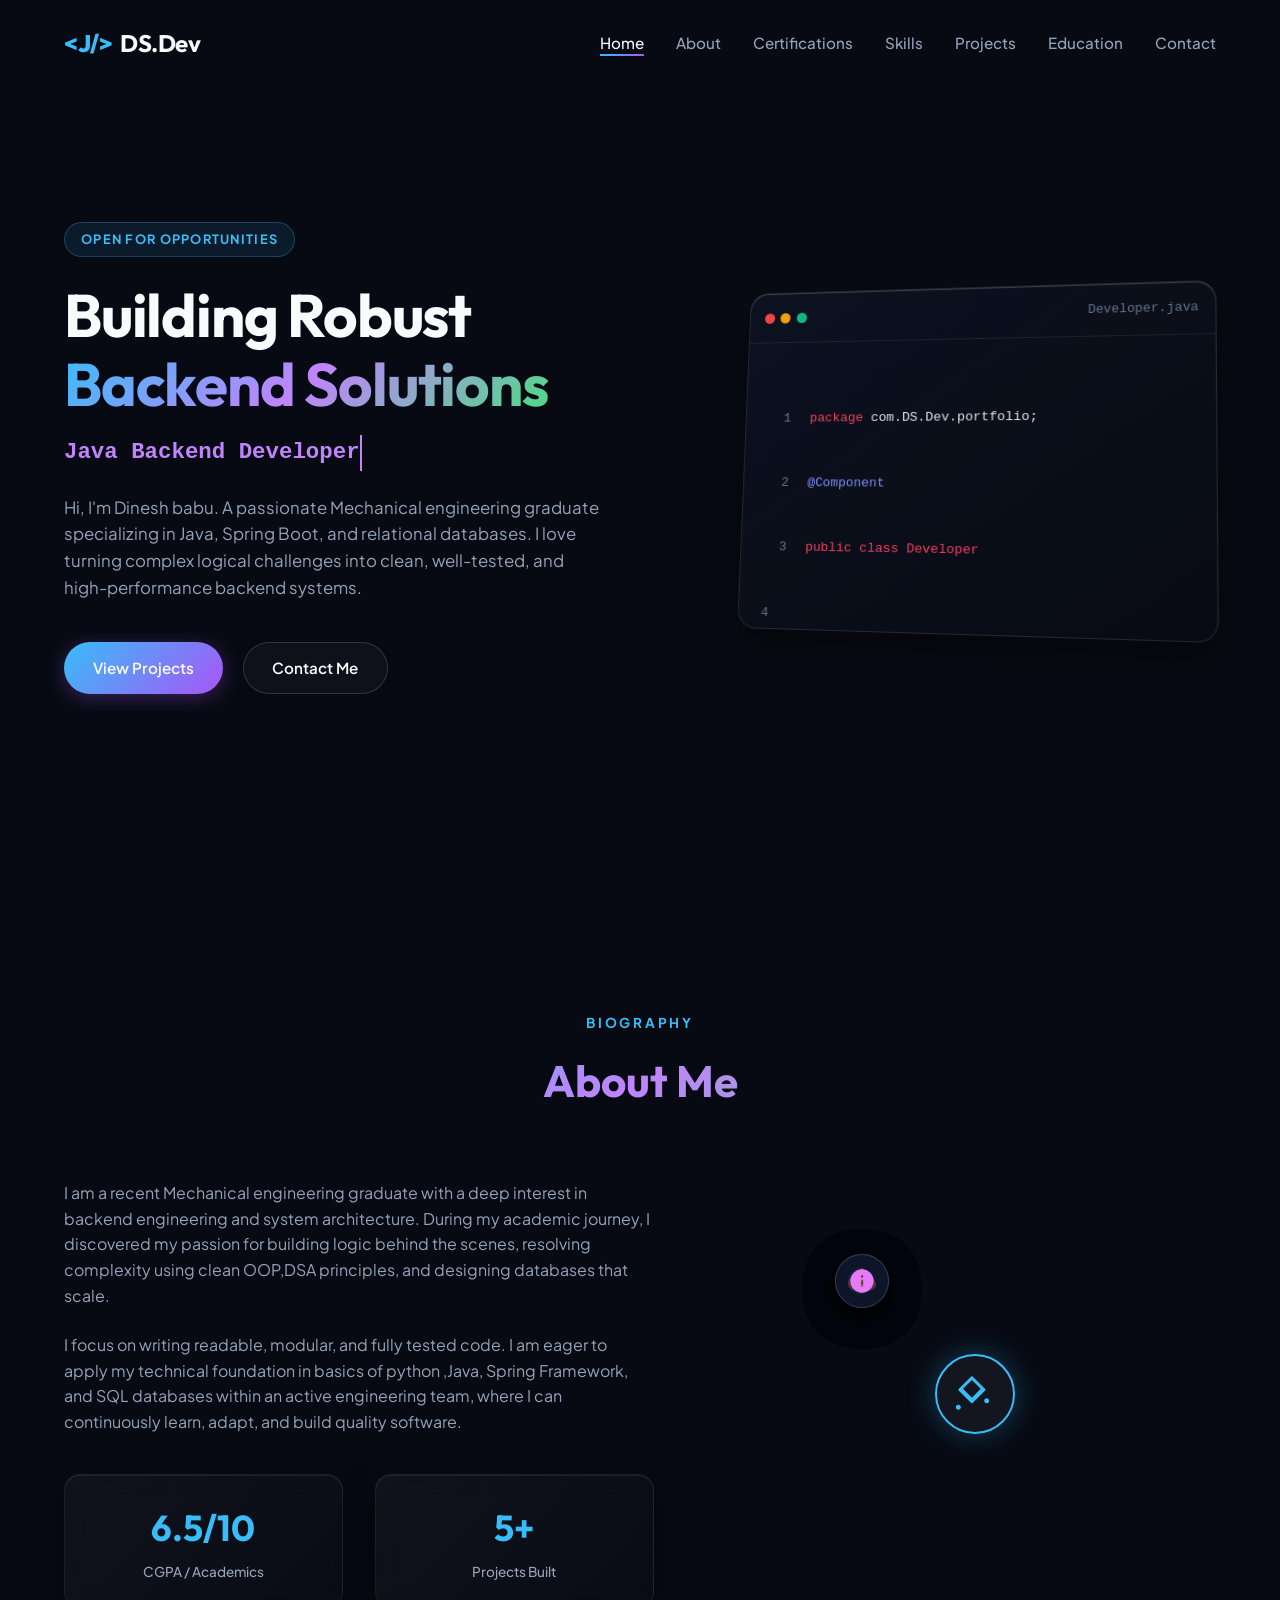
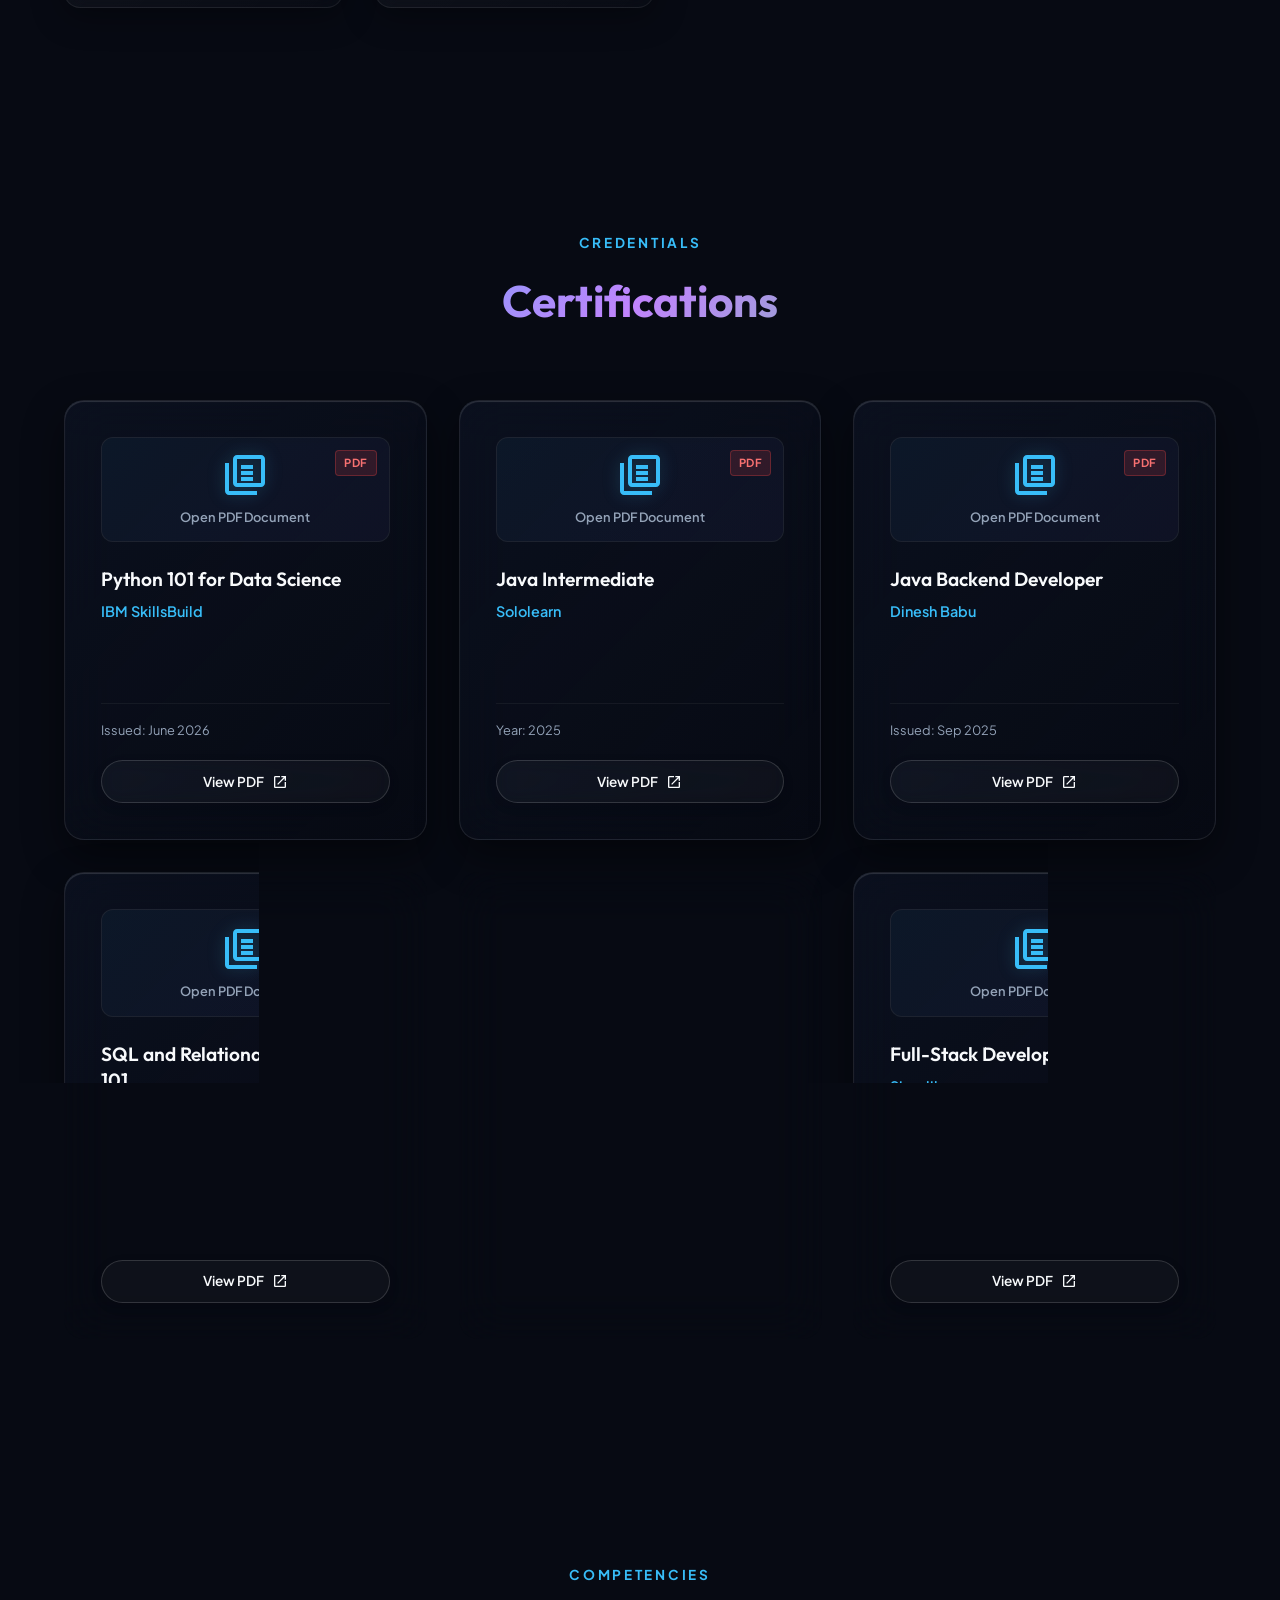
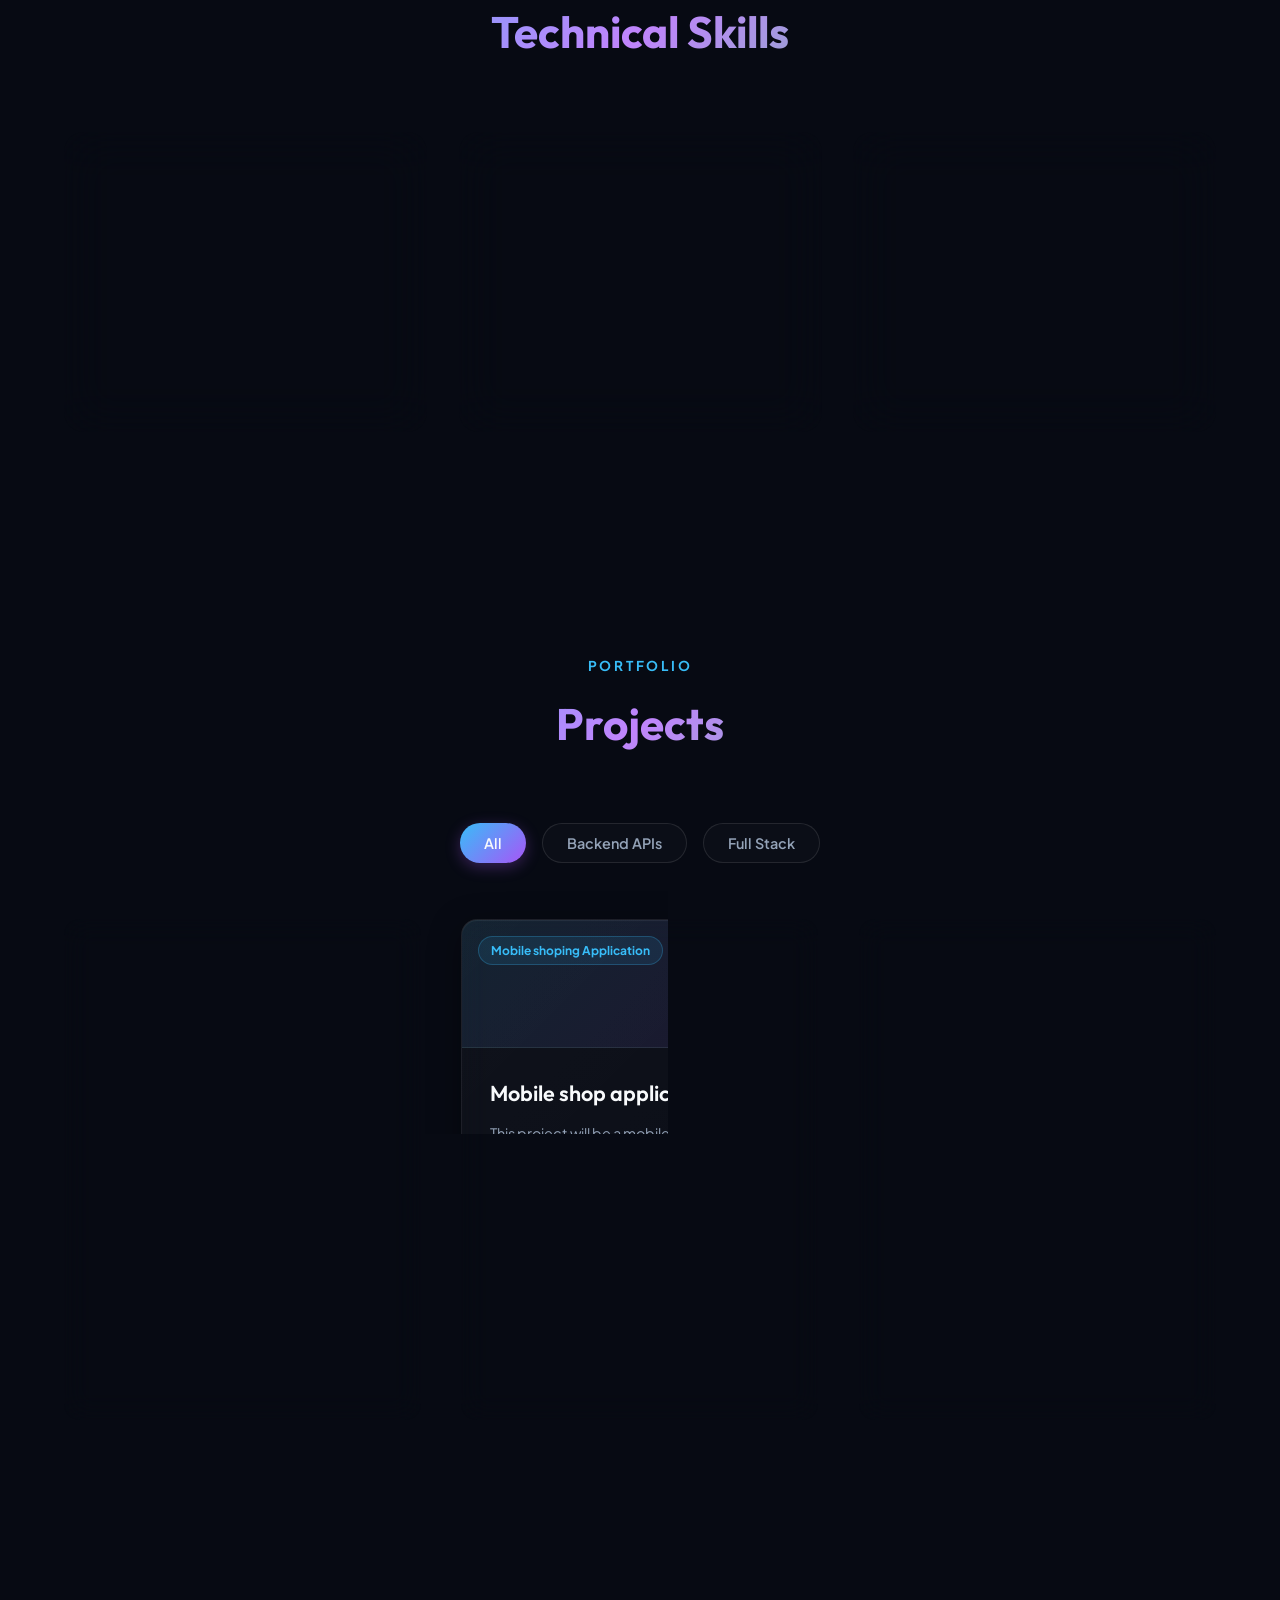
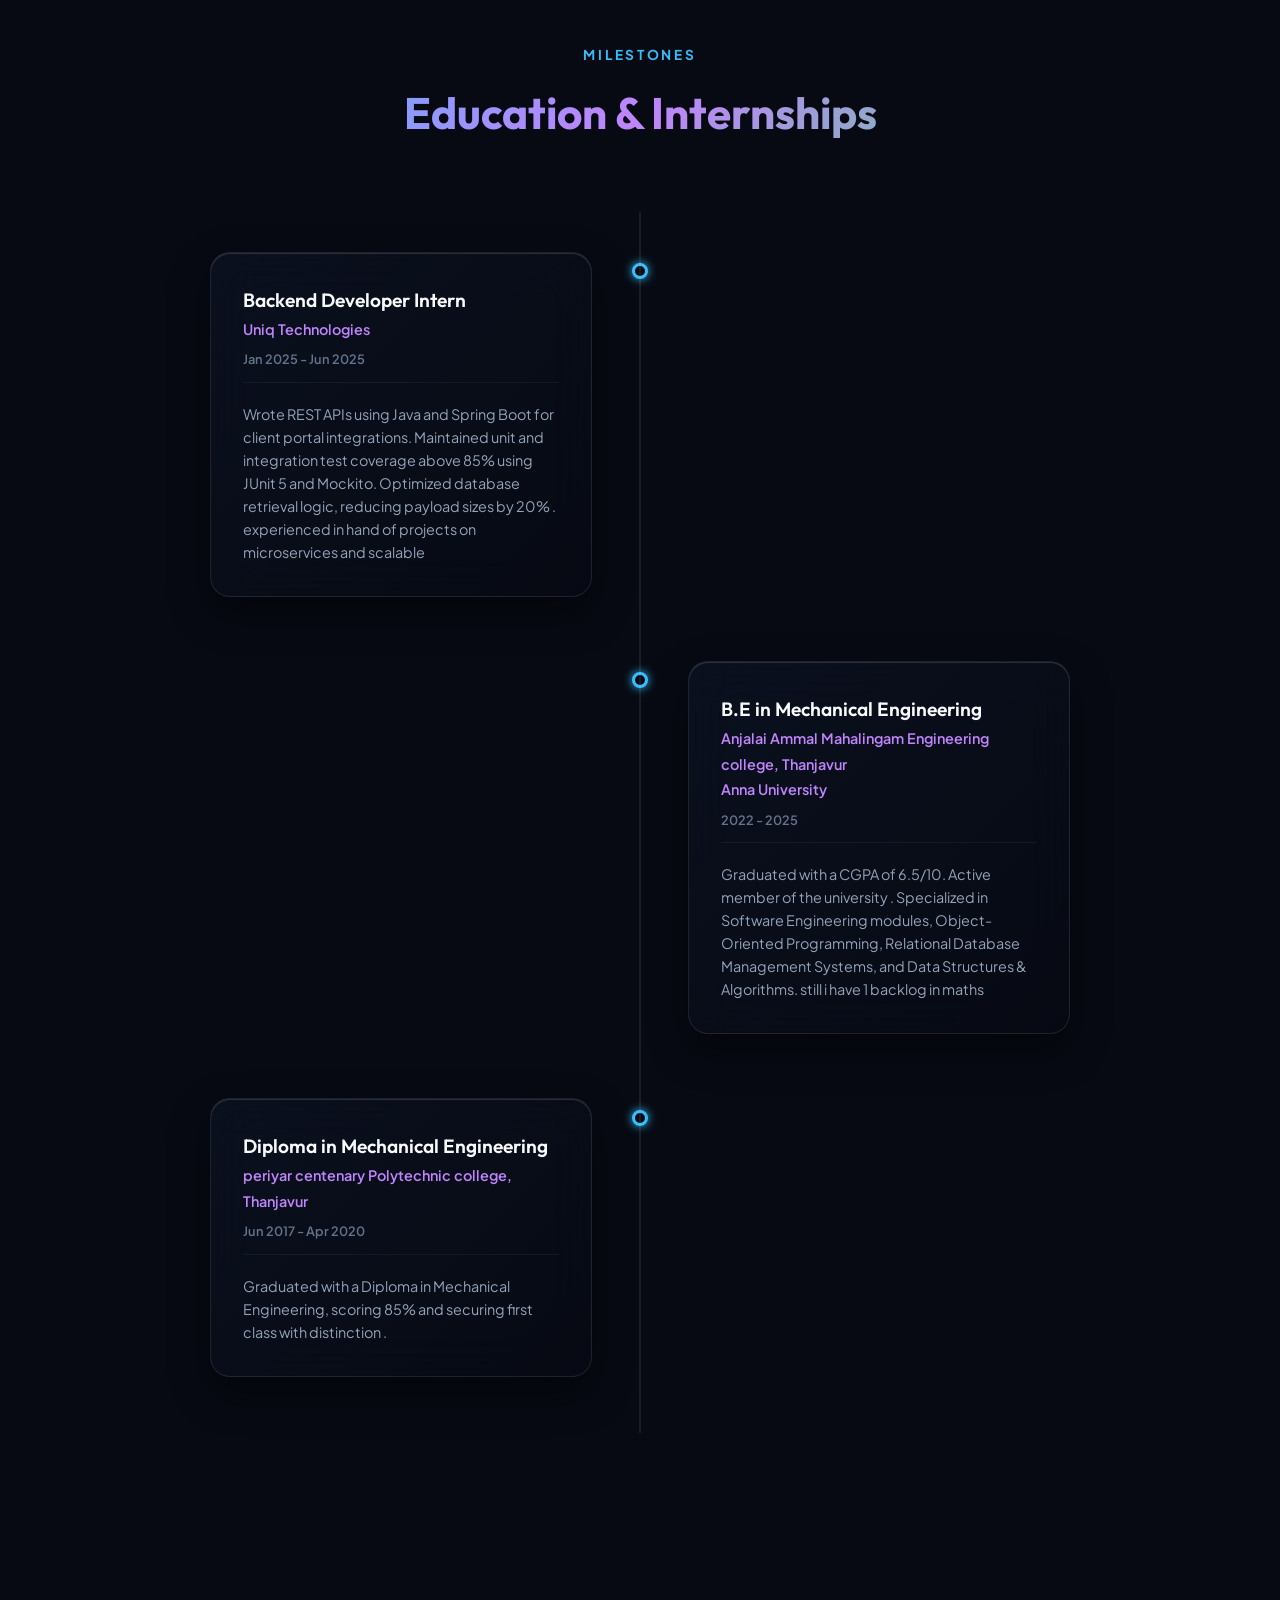
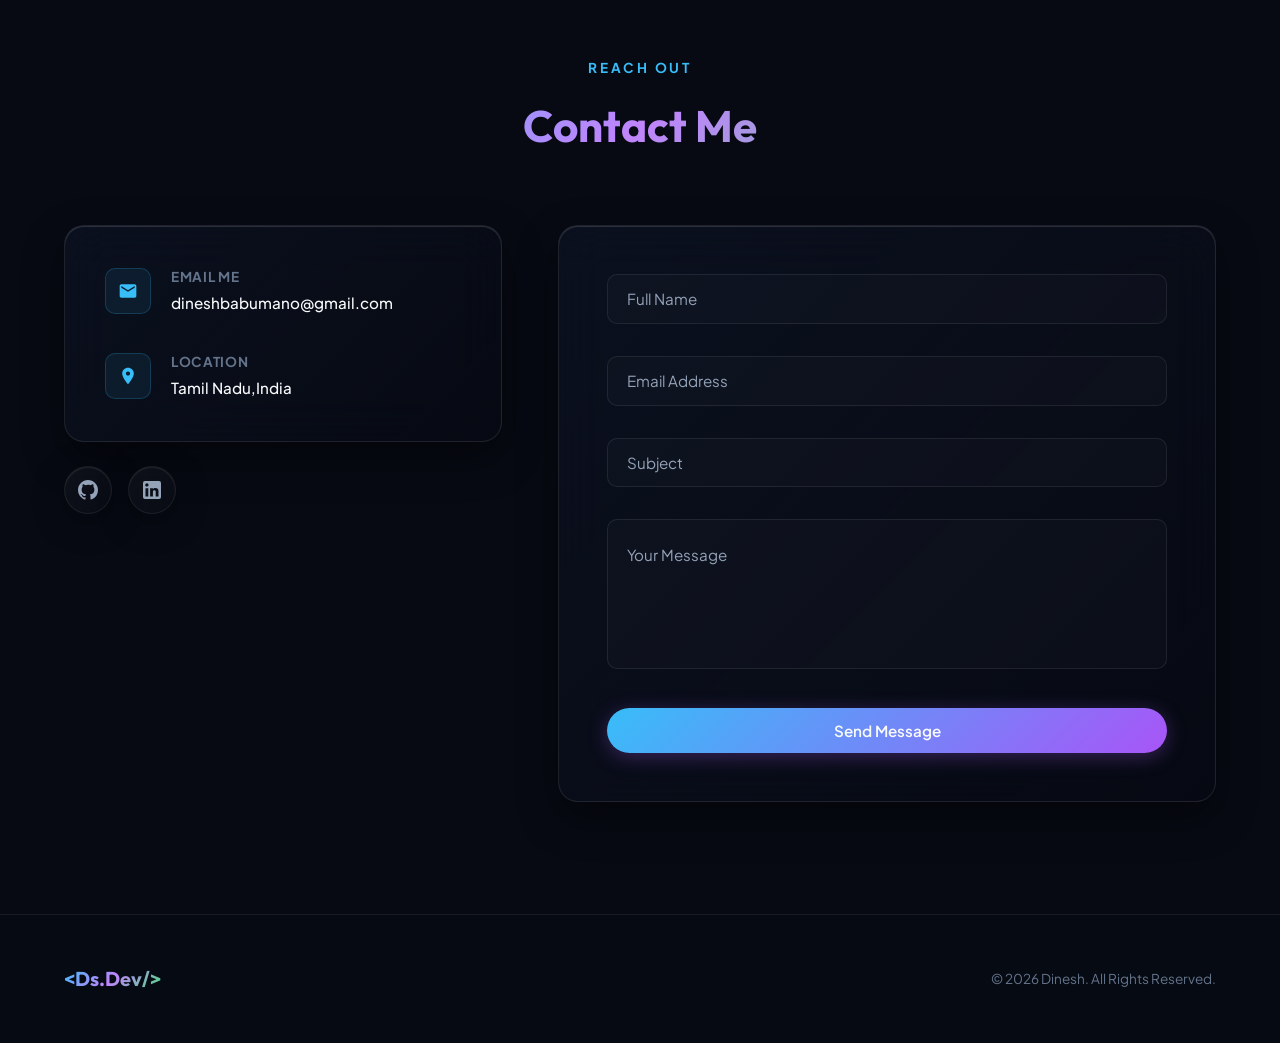
==== commit d65eb927: "Configure Vercel deployment with vercel.json, index.html, and updated links" ====
--- a/home.html
+++ b/home.html
@@ -579,7 +579,8 @@
                         <div class="project-thumbnail">
                             <span class="project-tech-badge">Java & Maven</span>
                             <div class="project-thumb-overlay">
-                                <a href="#" class="project-icon-link" aria-label="GitHub Repository">
+                                <a href="https://github.com/dinesh14-ds/Todo-list-application-.git"
+                                    class="project-icon-link" aria-label="GitHub Repository">
                                     <svg viewBox="0 0 24 24">
                                         <path
                                             d="M12 2C6.477 2 2 6.484 2 12.017c0 4.425 2.865 8.18 6.839 9.504.5.092.682-.217.682-.483 0-.237-.008-.868-.013-1.703-2.782.605-3.369-1.343-3.369-1.343-.454-1.158-1.11-1.466-1.11-1.466-.908-.62.069-.608.069-.608 1.003.07 1.531 1.032 1.531 1.032.892 1.53 2.341 1.088 2.91.832.092-.647.35-1.088.636-1.338-2.22-.253-4.555-1.113-4.555-4.951 0-1.093.39-1.988 1.029-2.688-.103-.253-.446-1.272.098-2.65 0 0 .84-.27 2.75 1.026A9.564 9.564 0 0112 6.844c.85.004 1.705.115 2.504.337 1.909-1.296 2.747-1.027 2.747-1.027.546 1.379.202 2.398.1 2.651.64.7 1.028 1.595 1.028 2.688 0 3.848-2.339 4.695-4.566 4.943.359.309.678.92.678 1.855 0 1.338-.012 2.419-.012 2.747 0 .268.18.58.688.482A10.019 10.019 0 0022 12.017C22 6.484 17.522 2 12 2z" />
@@ -607,9 +608,10 @@
                     <!-- Project 2 -->
                     <div class="project-card glass-card reveal" data-category="backend">
                         <div class="project-thumbnail">
-                            <span class="project-tech-badge">Spring Boot & JWT</span>
+                            <span class="project-tech-badge">Mobile shoping Application </span>
                             <div class="project-thumb-overlay">
-                                <a href="#" class="project-icon-link" aria-label="GitHub Repository">
+                                <a href="https://github.com/dinesh14-ds/project--1--E.com--mobile-_page.git"
+                                    class="project-icon-link" aria-label="GitHub Repository">
                                     <svg viewBox="0 0 24 24">
                                         <path
                                             d="M12 2C6.477 2 2 6.484 2 12.017c0 4.425 2.865 8.18 6.839 9.504.5.092.682-.217.682-.483 0-.237-.008-.868-.013-1.703-2.782.605-3.369-1.343-3.369-1.343-.454-1.158-1.11-1.466-1.11-1.466-.908-.62.069-.608.069-.608 1.003.07 1.531 1.032 1.531 1.032.892 1.53 2.341 1.088 2.91.832.092-.647.35-1.088.636-1.338-2.22-.253-4.555-1.113-4.555-4.951 0-1.093.39-1.988 1.029-2.688-.103-.253-.446-1.272.098-2.65 0 0 .84-.27 2.75 1.026A9.564 9.564 0 0112 6.844c.85.004 1.705.115 2.504.337 1.909-1.296 2.747-1.027 2.747-1.027.546 1.379.202 2.398.1 2.651.64.7 1.028 1.595 1.028 2.688 0 3.848-2.339 4.695-4.566 4.943.359.309.678.92.678 1.855 0 1.338-.012 2.419-.012 2.747 0 .268.18.58.688.482A10.019 10.019 0 0022 12.017C22 6.484 17.522 2 12 2z" />
@@ -618,18 +620,18 @@
                             </div>
                         </div>
                         <div class="project-info-box">
-                            <h3 class="project-title">Secure Banking REST API</h3>
+                            <h3 class="project-title">Mobile shop application</h3>
                             <p class="project-desc">
-                                A secure transaction engine exposing endpoints for account setup, funds transfer,
-                                and audit tracking. Built with focus on thread safety, input validations, custom error
-                                handler middleware, and JWT tokens.
+                                This project will be a mobile shop website using Html,Css and JavaScript.This website
+                                will allow users to browse and purchase mobile phones.
+
                             </p>
                             <div class="project-meta-tags">
-                                <span class="tag">Java 17</span>
-                                <span class="tag">Spring Boot</span>
-                                <span class="tag">Spring Security</span>
-                                <span class="tag">PostgreSQL</span>
-                                <span class="tag">JUnit 5</span>
+                                <span class="tag">Html</span>
+                                <span class="tag">Css</span>
+                                <span class="tag">JavaScript</span>
+
+
                             </div>
                         </div>
                     </div>
@@ -639,7 +641,8 @@
                         <div class="project-thumbnail">
                             <span class="project-tech-badge">WebSockets & Spring</span>
                             <div class="project-thumb-overlay">
-                                <a href="#" class="project-icon-link" aria-label="GitHub Repository">
+                                <a href="https://github.com/dinesh14-ds/Chat_bot_spring.git" class="project-icon-link"
+                                    aria-label="GitHub Repository">
                                     <svg viewBox="0 0 24 24">
                                         <path
                                             d="M12 2C6.477 2 2 6.484 2 12.017c0 4.425 2.865 8.18 6.839 9.504.5.092.682-.217.682-.483 0-.237-.008-.868-.013-1.703-2.782.605-3.369-1.343-3.369-1.343-.454-1.158-1.11-1.466-1.11-1.466-.908-.62.069-.608.069-.608 1.003.07 1.531 1.032 1.531 1.032.892 1.53 2.341 1.088 2.91.832.092-.647.35-1.088.636-1.338-2.22-.253-4.555-1.113-4.555-4.951 0-1.093.39-1.988 1.029-2.688-.103-.253-.446-1.272.098-2.65 0 0 .84-.27 2.75 1.026A9.564 9.564 0 0112 6.844c.85.004 1.705.115 2.504.337 1.909-1.296 2.747-1.027 2.747-1.027.546 1.379.202 2.398.1 2.651.64.7 1.028 1.595 1.028 2.688 0 3.848-2.339 4.695-4.566 4.943.359.309.678.92.678 1.855 0 1.338-.012 2.419-.012 2.747 0 .268.18.58.688.482A10.019 10.019 0 0022 12.017C22 6.484 17.522 2 12 2z" />
@@ -785,13 +788,14 @@
 
                         <!-- Social buttons -->
                         <div class="contact-socials">
-                            <a href="#" class="social-btn glass-card" aria-label="GitHub">
+                            <a href="https://github.com/dinesh14-ds" class="social-btn glass-card" aria-label="GitHub">
                                 <svg viewBox="0 0 24 24" fill="currentColor" width="24" height="24">
                                     <path
                                         d="M12 2C6.477 2 2 6.484 2 12.017c0 4.425 2.865 8.18 6.839 9.504.5.092.682-.217.682-.483 0-.237-.008-.868-.013-1.703-2.782.605-3.369-1.343-3.369-1.343-.454-1.158-1.11-1.466-1.11-1.466-.908-.62.069-.608.069-.608 1.003.07 1.531 1.032 1.531 1.032.892 1.53 2.341 1.088 2.91.832.092-.647.35-1.088.636-1.338-2.22-.253-4.555-1.113-4.555-4.951 0-1.093.39-1.988 1.029-2.688-.103-.253-.446-1.272.098-2.65 0 0 .84-.27 2.75 1.026A9.564 9.564 0 0112 6.844c.85.004 1.705.115 2.504.337 1.909-1.296 2.747-1.027 2.747-1.027.546 1.379.202 2.398.1 2.651.64.7 1.028 1.595 1.028 2.688 0 3.848-2.339 4.695-4.566 4.943.359.309.678.92.678 1.855 0 1.338-.012 2.419-.012 2.747 0 .268.18.58.688.482A10.019 10.019 0 0022 12.017C22 6.484 17.522 2 12 2z" />
                                 </svg>
                             </a>
-                            <a href="#" class="social-btn glass-card" aria-label="LinkedIn">
+                            <a href="https://www.linkedin.com/in/dinesh-sandy-s1425/" class="social-btn glass-card"
+                                aria-label="LinkedIn">
                                 <svg viewBox="0 0 24 24" fill="currentColor" width="24" height="24">
                                     <path
                                         d="M19 3a2 2 0 0 1 2 2v14a2 2 0 0 1-2 2H5a2 2 0 0 1-2-2V5a2 2 0 0 1 2-2h14m-.5 15.5v-5.3a3.26 3.26 0 0 0-3.26-3.26c-.85 0-1.84.52-2.32 1.3v-1.11h-2.79v8.37h2.79v-4.93c0-.77.62-1.4 1.39-1.4a1.4 1.4 0 0 1 1.4 1.4v4.93h2.79M6.88 8.56a1.68 1.68 0 0 0 1.68-1.68c0-.93-.75-1.69-1.68-1.69a1.69 1.69 0 0 0-1.69 1.69c0 .93.76 1.68 1.69 1.68m1.39 9.94v-8.37H5.5v8.37h2.77z" />
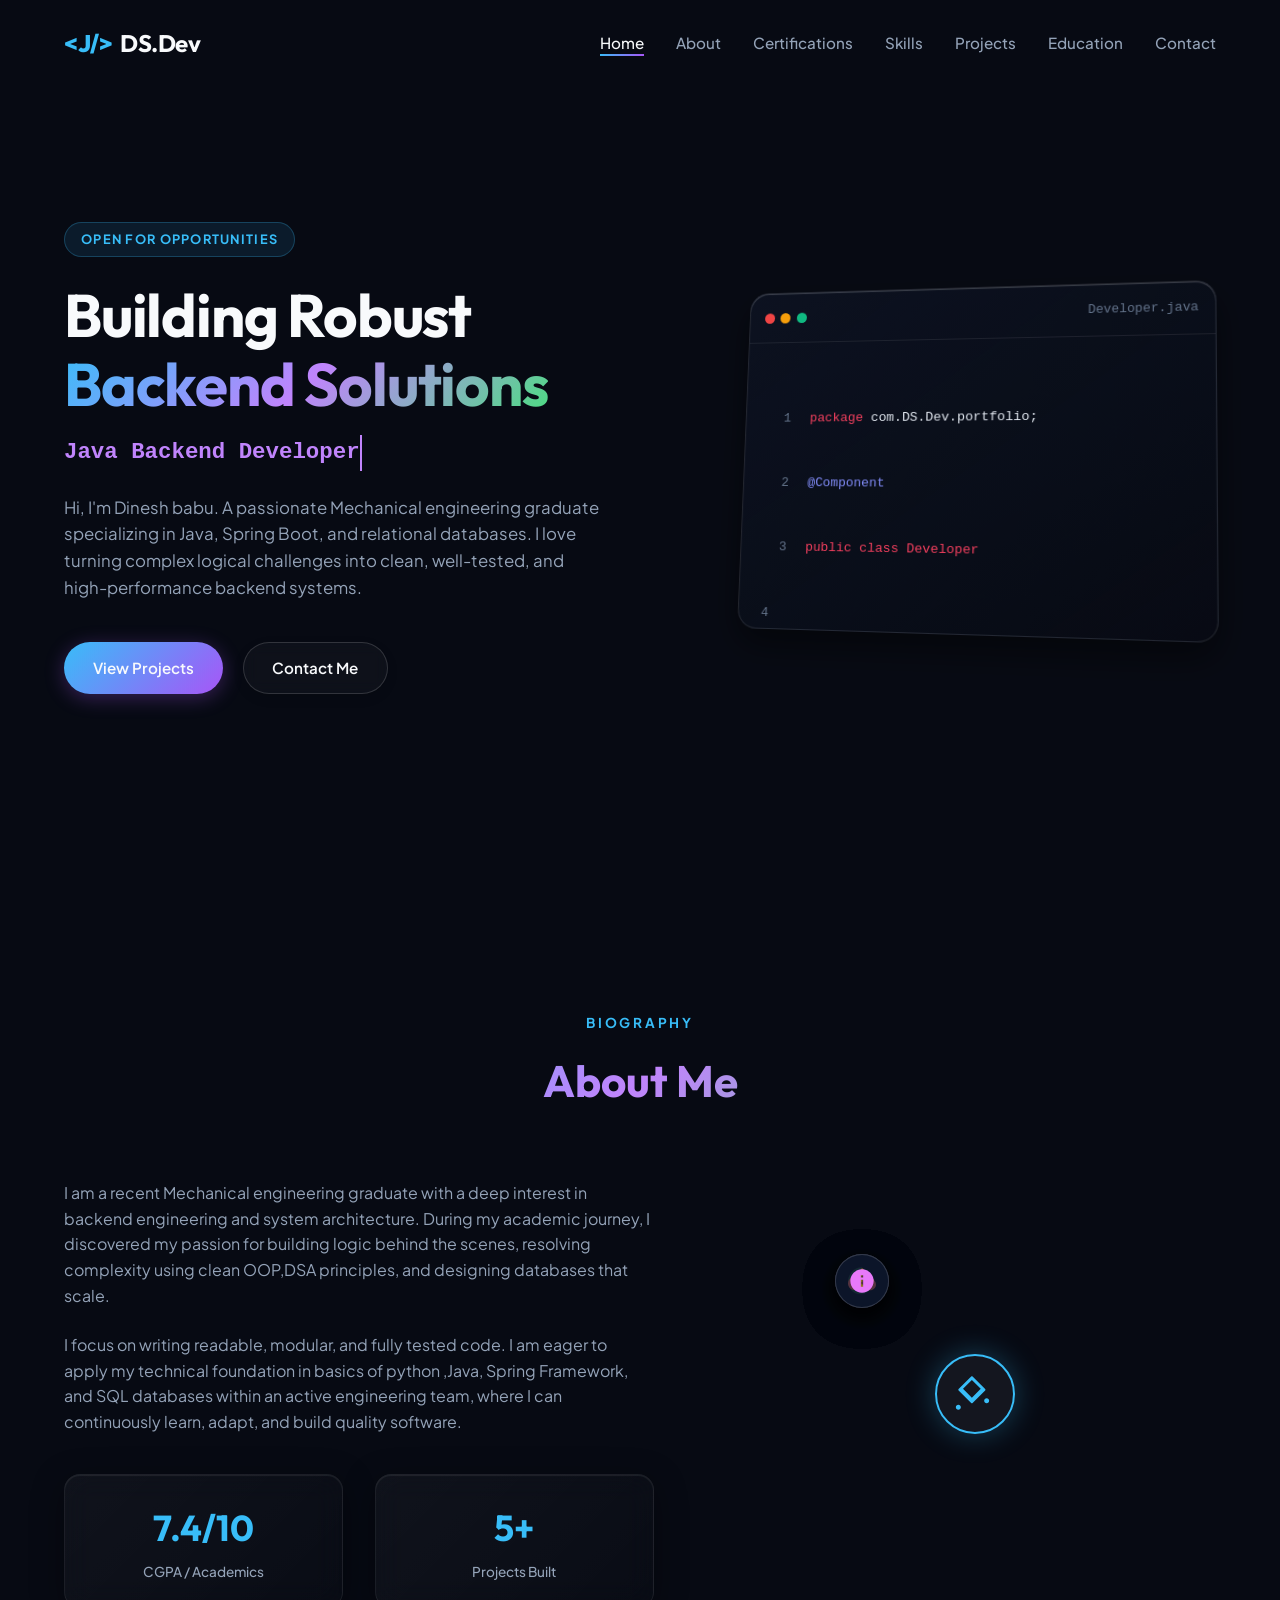
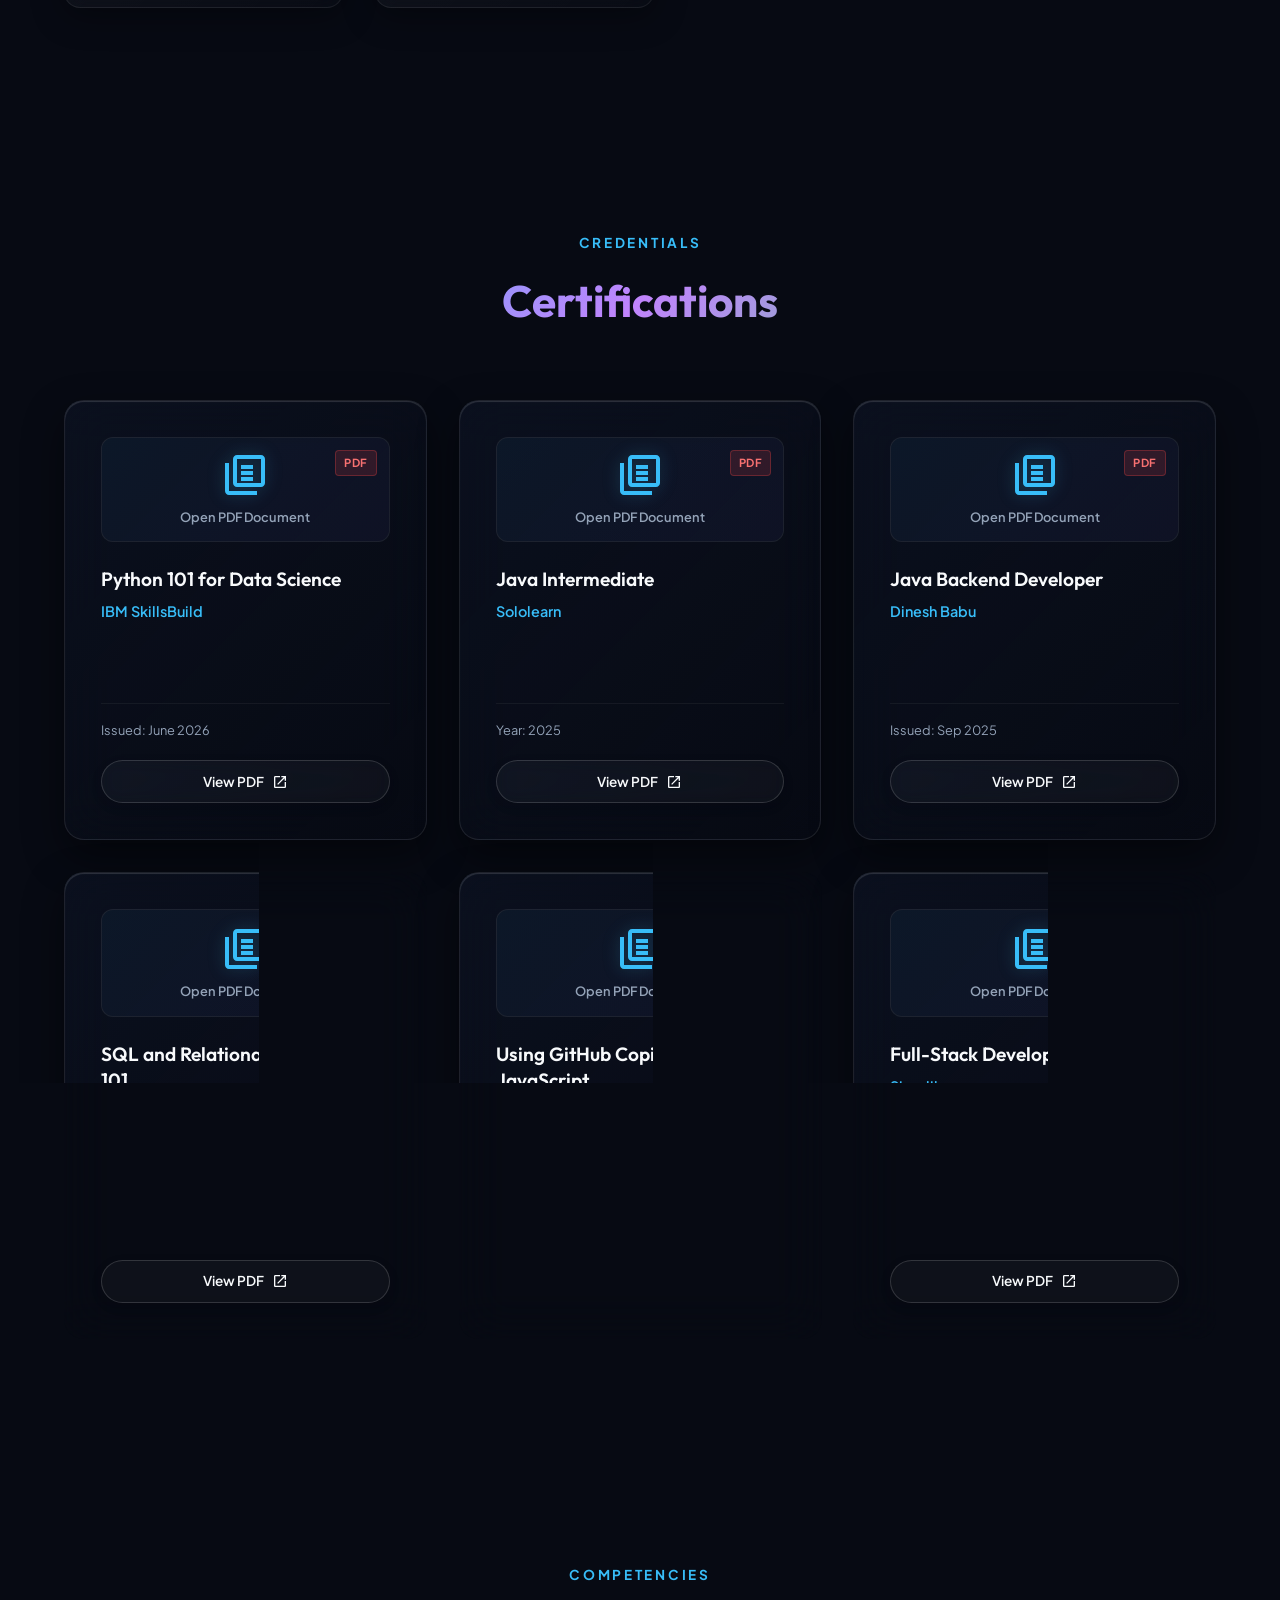
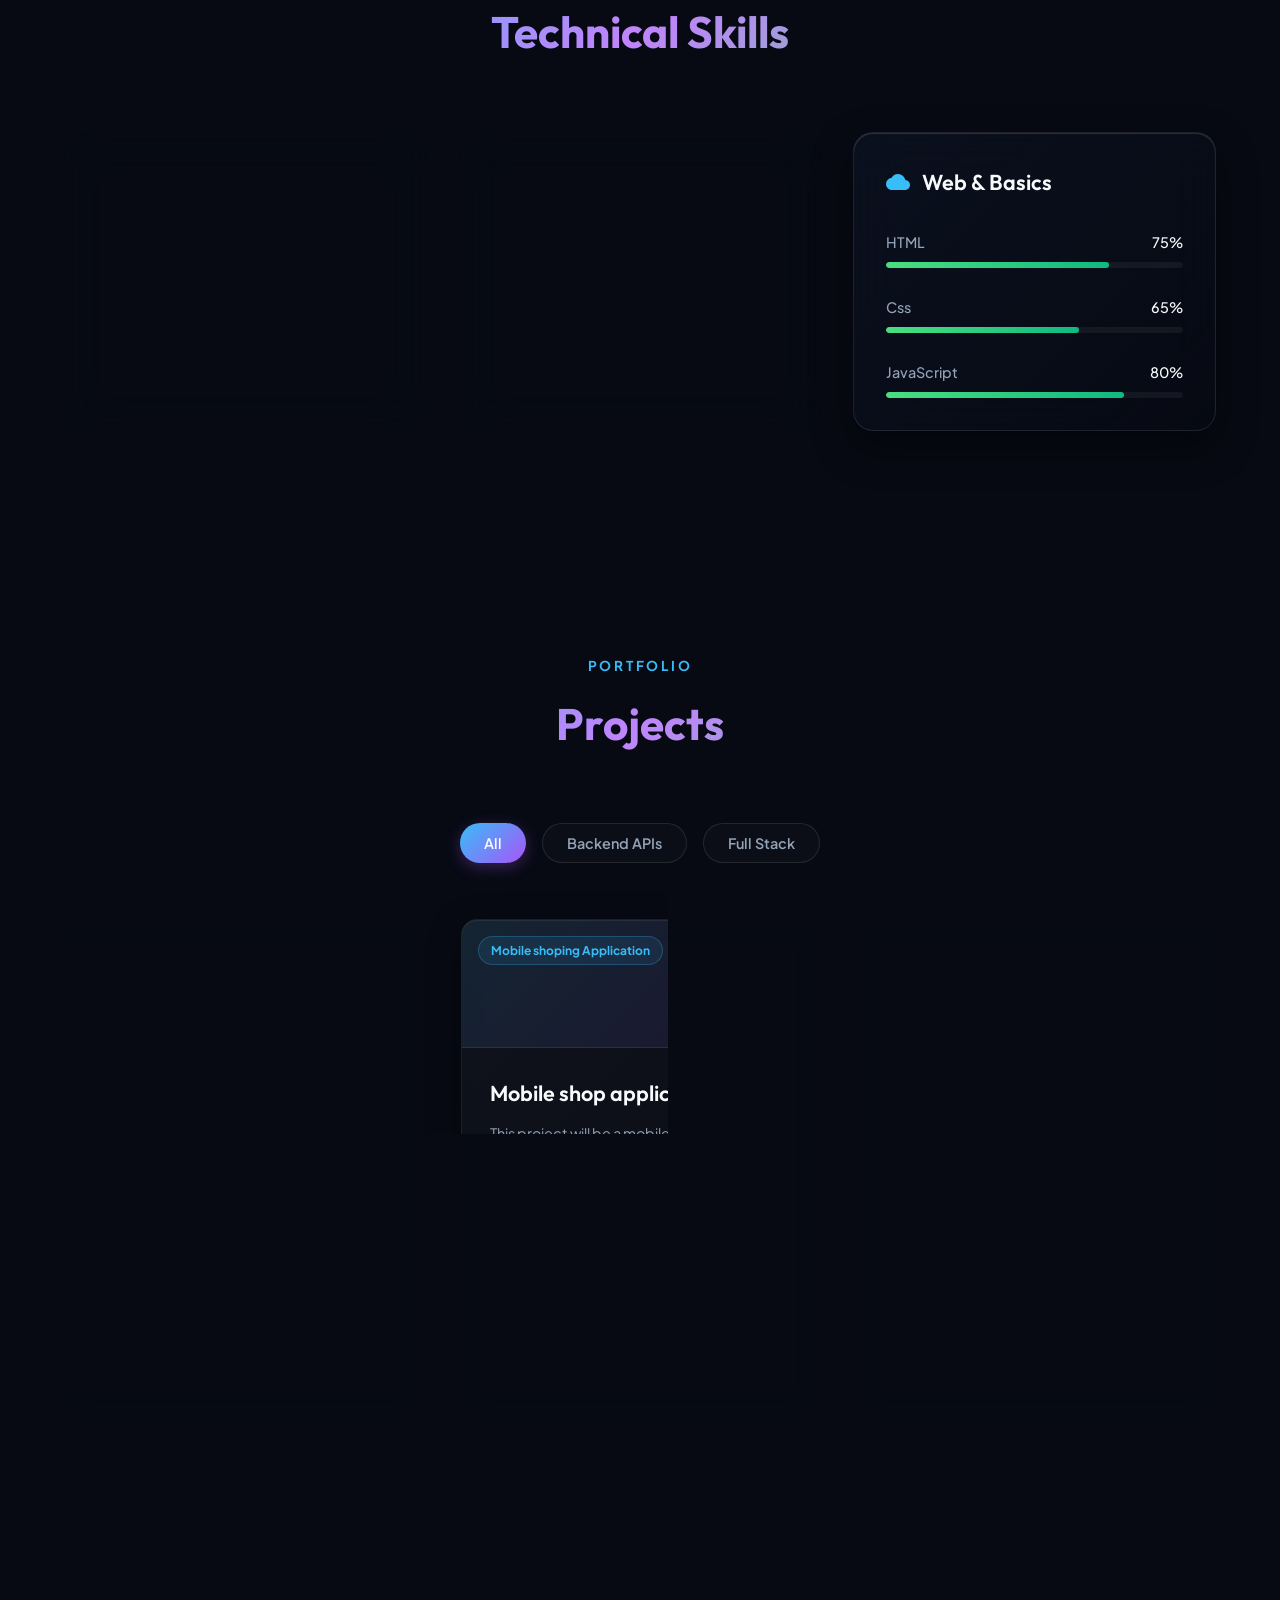
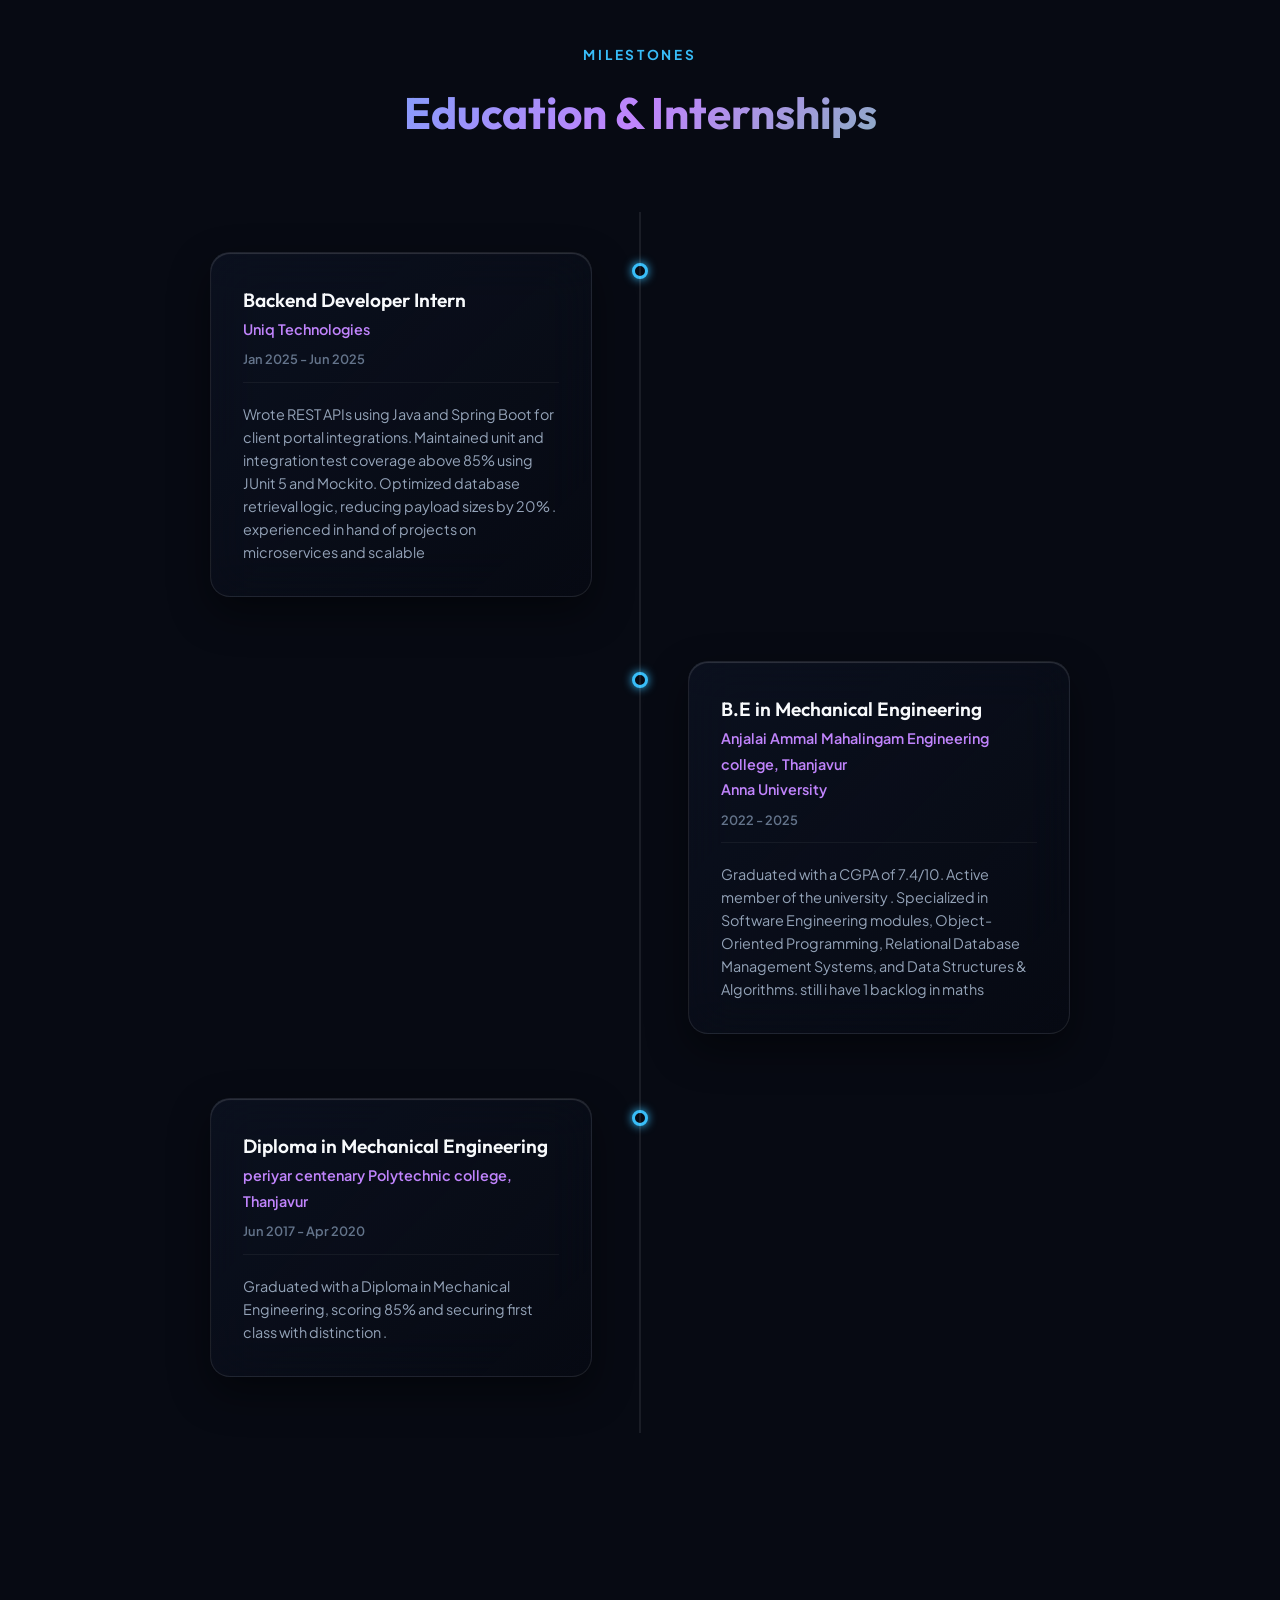
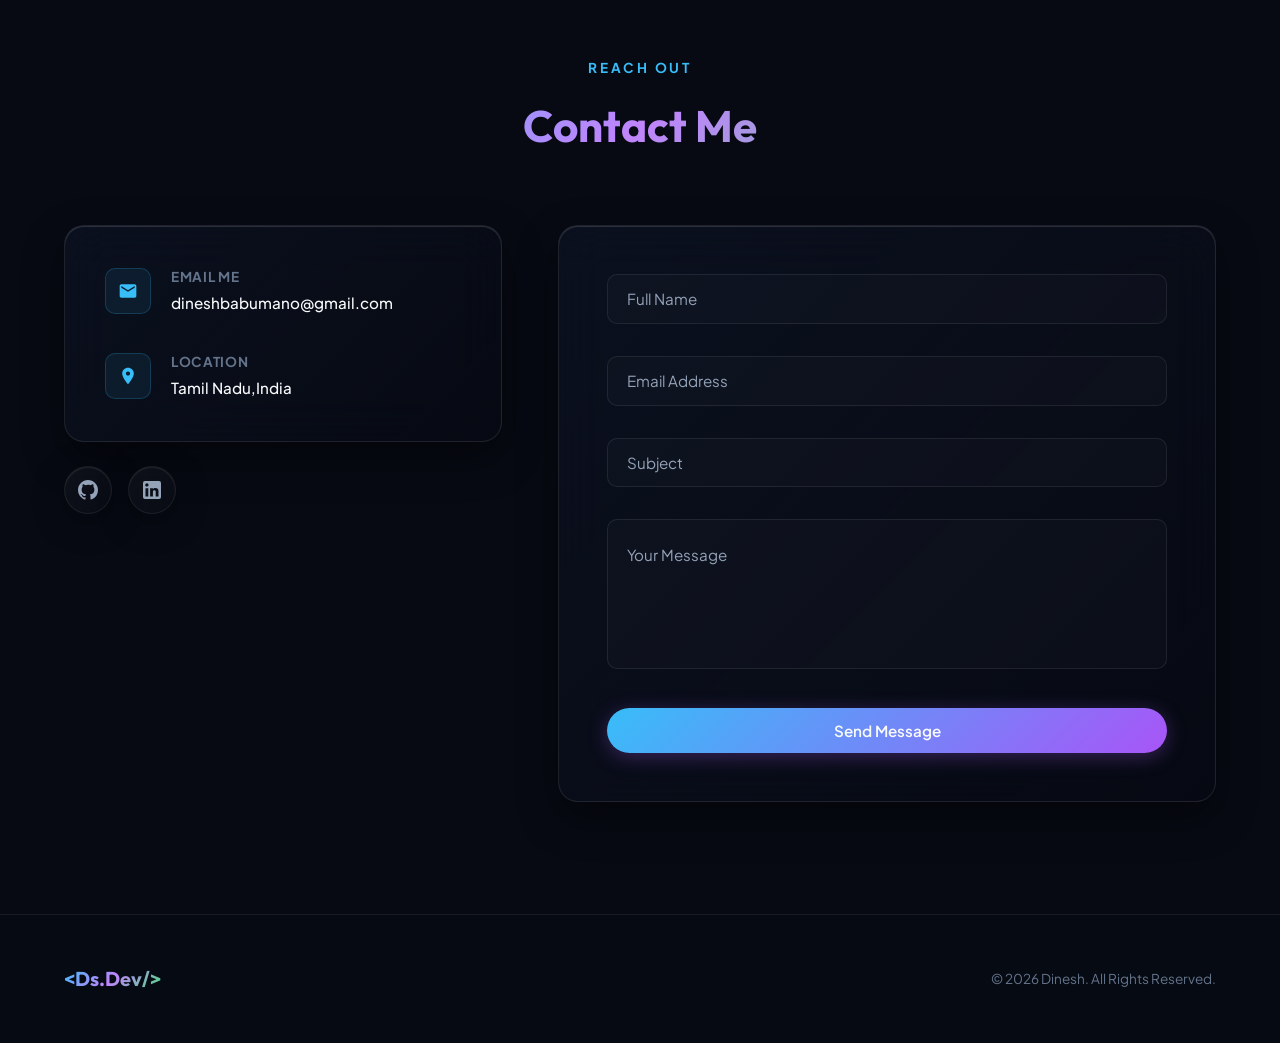
==== commit fc382d26: "Update CGPA to 7.4/10 in home.html and index.html" ====
--- a/home.html
+++ b/home.html
@@ -176,7 +176,7 @@
                         </p>
                         <div class="about-stats">
                             <div class="stat-box glass-card">
-                                <div class="stat-number">6.5/10</div>
+                                <div class="stat-number">7.4/10</div>
                                 <div class="stat-label">CGPA / Academics</div>
                             </div>
                             <div class="stat-box glass-card">
@@ -714,7 +714,7 @@
                             </div>
                             <div class="timeline-body">
                                 <p>
-                                    Graduated with a CGPA of 6.5/10. Active member of the university .
+                                    Graduated with a CGPA of 7.4/10. Active member of the university .
                                     Specialized in Software Engineering modules, Object-Oriented Programming,
                                     Relational Database Management Systems, and Data Structures & Algorithms.
                                     still i have 1 backlog in maths
